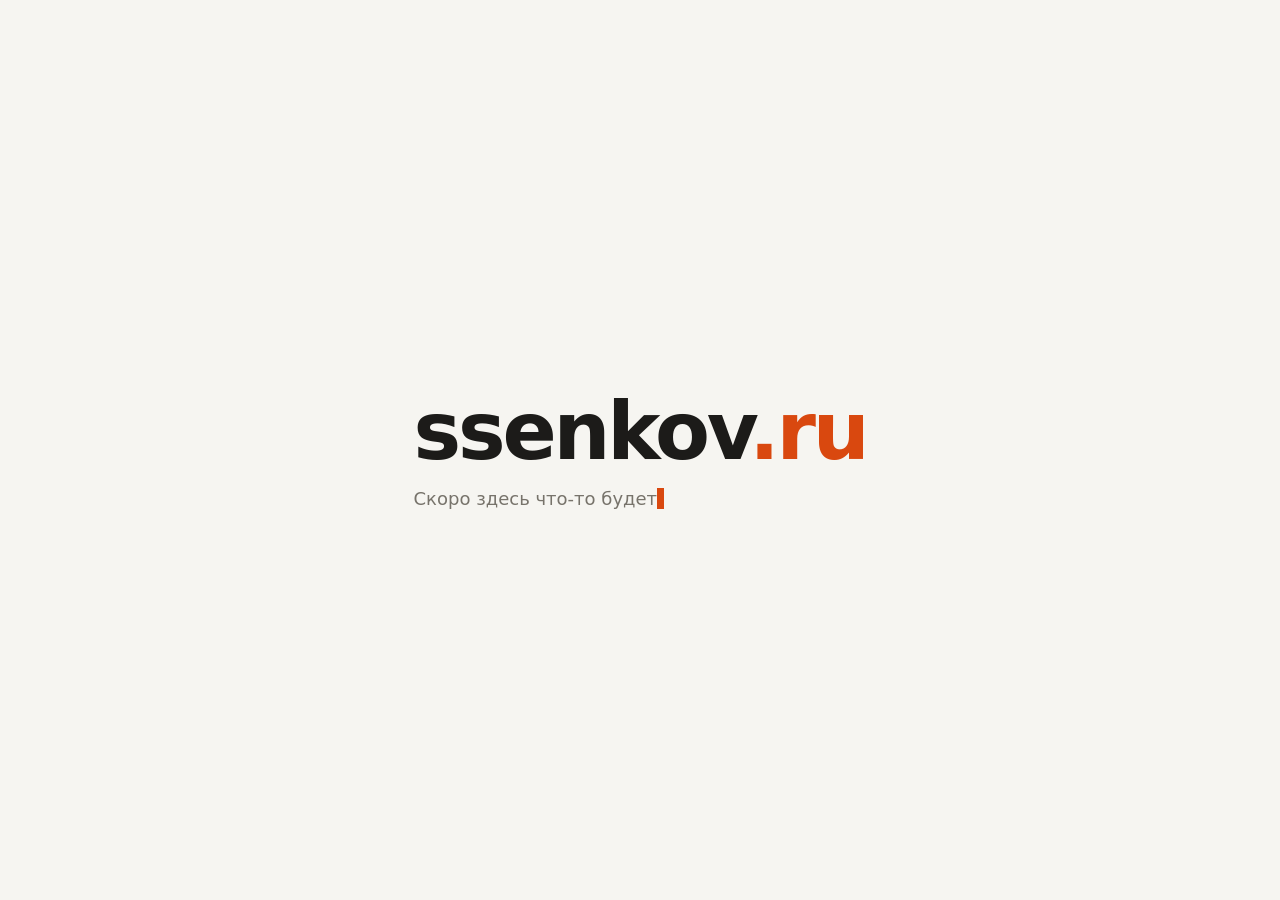
==== index.html @ 0a069427 "Add placeholder page for ssenkov.ru Co-Authored-By: Claude Opus 5.5 <noreply@anthropic.com>" ====
<!doctype html>
<html lang="ru">
<head>
  <meta charset="utf-8">
  <meta name="viewport" content="width=device-width, initial-scale=1">
  <title>ssenkov.ru</title>
  <meta name="description" content="ssenkov.ru — скоро здесь что-то будет">
  <link rel="icon" href="data:image/svg+xml,<svg xmlns='http://www.w3.org/2000/svg' viewBox='0 0 100 100'><text y='.9em' font-size='90'>🚧</text></svg>">
  <style>
    :root {
      --bg: #f6f5f1;
      --fg: #1c1b19;
      --muted: #77736b;
      --accent: #d9480f;
    }
    @media (prefers-color-scheme: dark) {
      :root { --bg: #121212; --fg: #ecebe7; --muted: #8f8b83; --accent: #ff7a45; }
    }
    * { box-sizing: border-box; margin: 0; }
    html, body { height: 100%; }
    body {
      background: var(--bg);
      color: var(--fg);
      font-family: ui-sans-serif, system-ui, -apple-system, "Segoe UI", Roboto, sans-serif;
      display: grid;
      place-items: center;
      padding: 16px;
    }
    main { max-width: 36rem; }
    h1 {
      font-size: clamp(2.5rem, 10vw, 5rem);
      font-weight: 800;
      letter-spacing: -0.04em;
      line-height: 1;
    }
    h1 span { color: var(--accent); }
    p {
      margin-top: 1rem;
      font-size: 1.125rem;
      color: var(--muted);
    }
    .cursor {
      display: inline-block;
      width: 0.6ch;
      background: var(--accent);
      animation: blink 1.1s steps(1) infinite;
    }
    @keyframes blink { 50% { opacity: 0; } }
    @media (prefers-reduced-motion: reduce) { .cursor { animation: none; } }
  </style>
</head>
<body>
  <main>
    <h1>ssenkov<span>.ru</span></h1>
    <p>Скоро здесь что-то будет<span class="cursor">&nbsp;</span></p>
  </main>
</body>
</html>
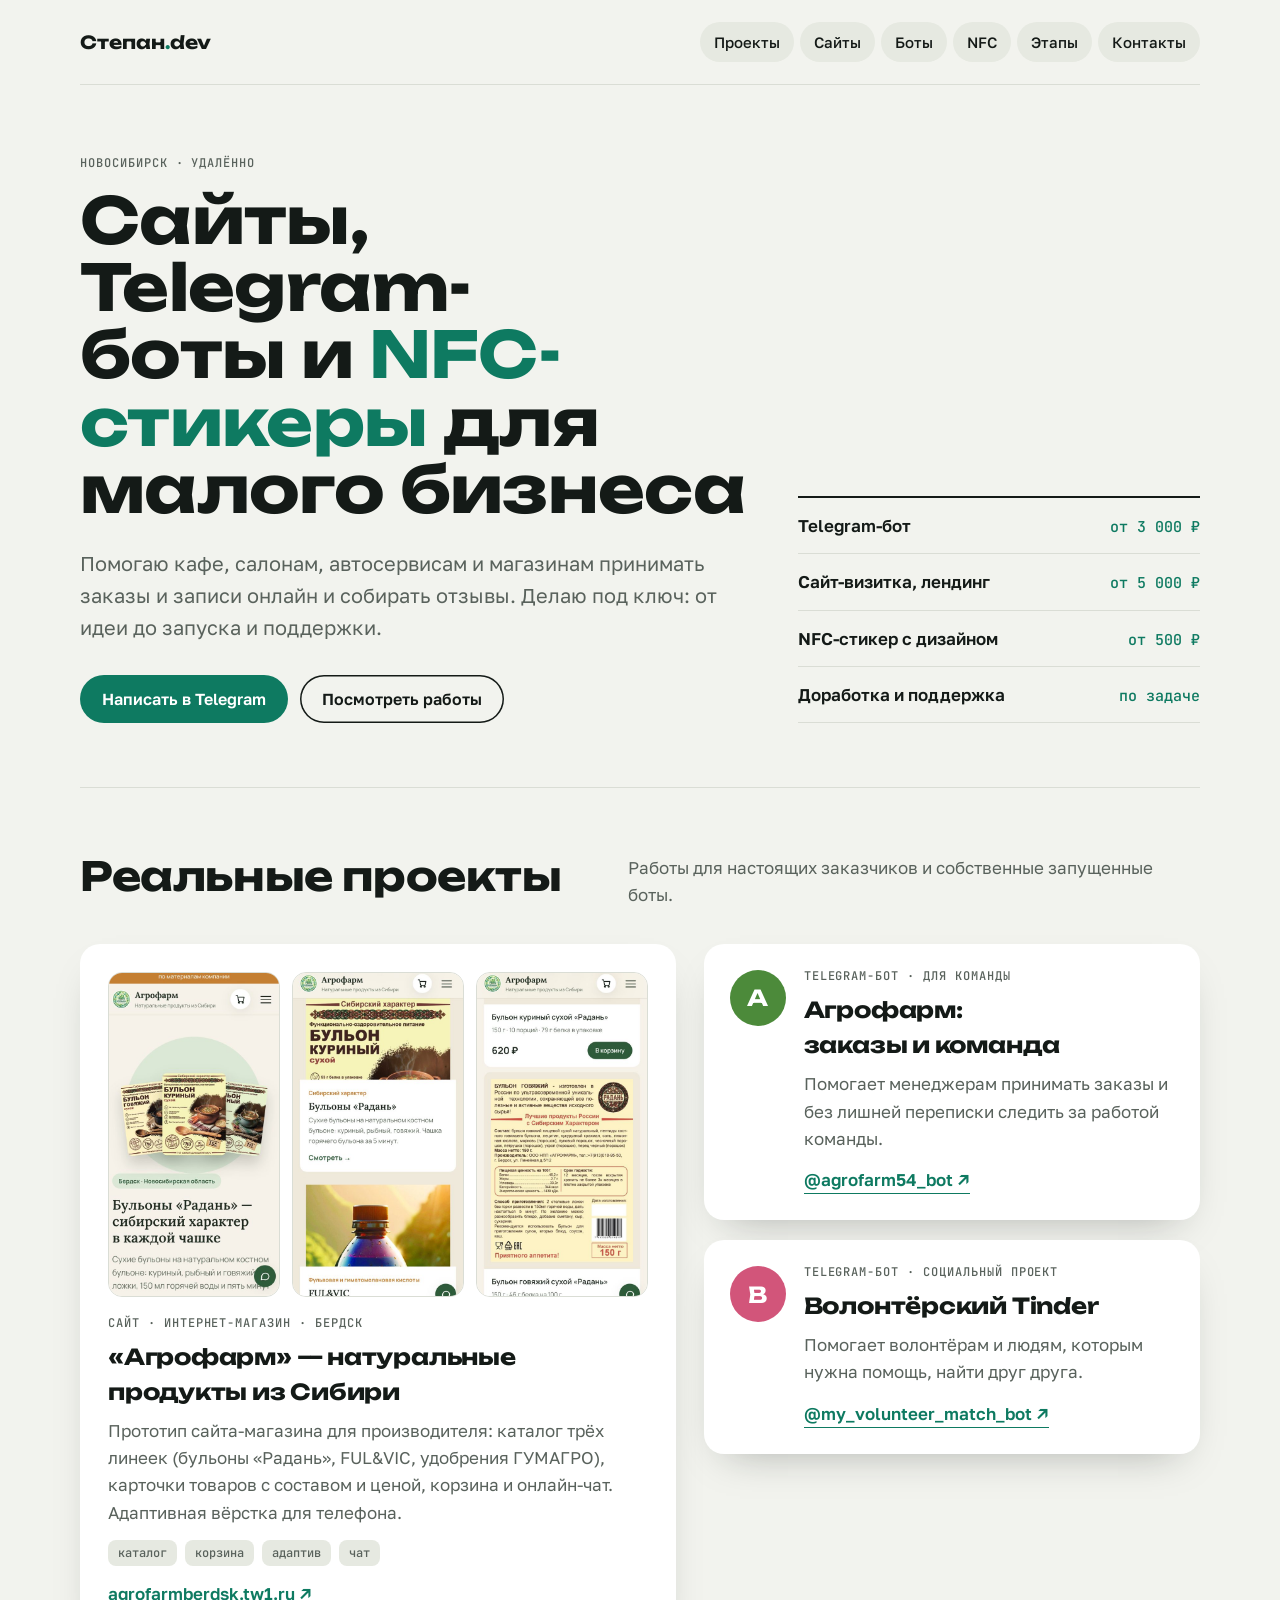
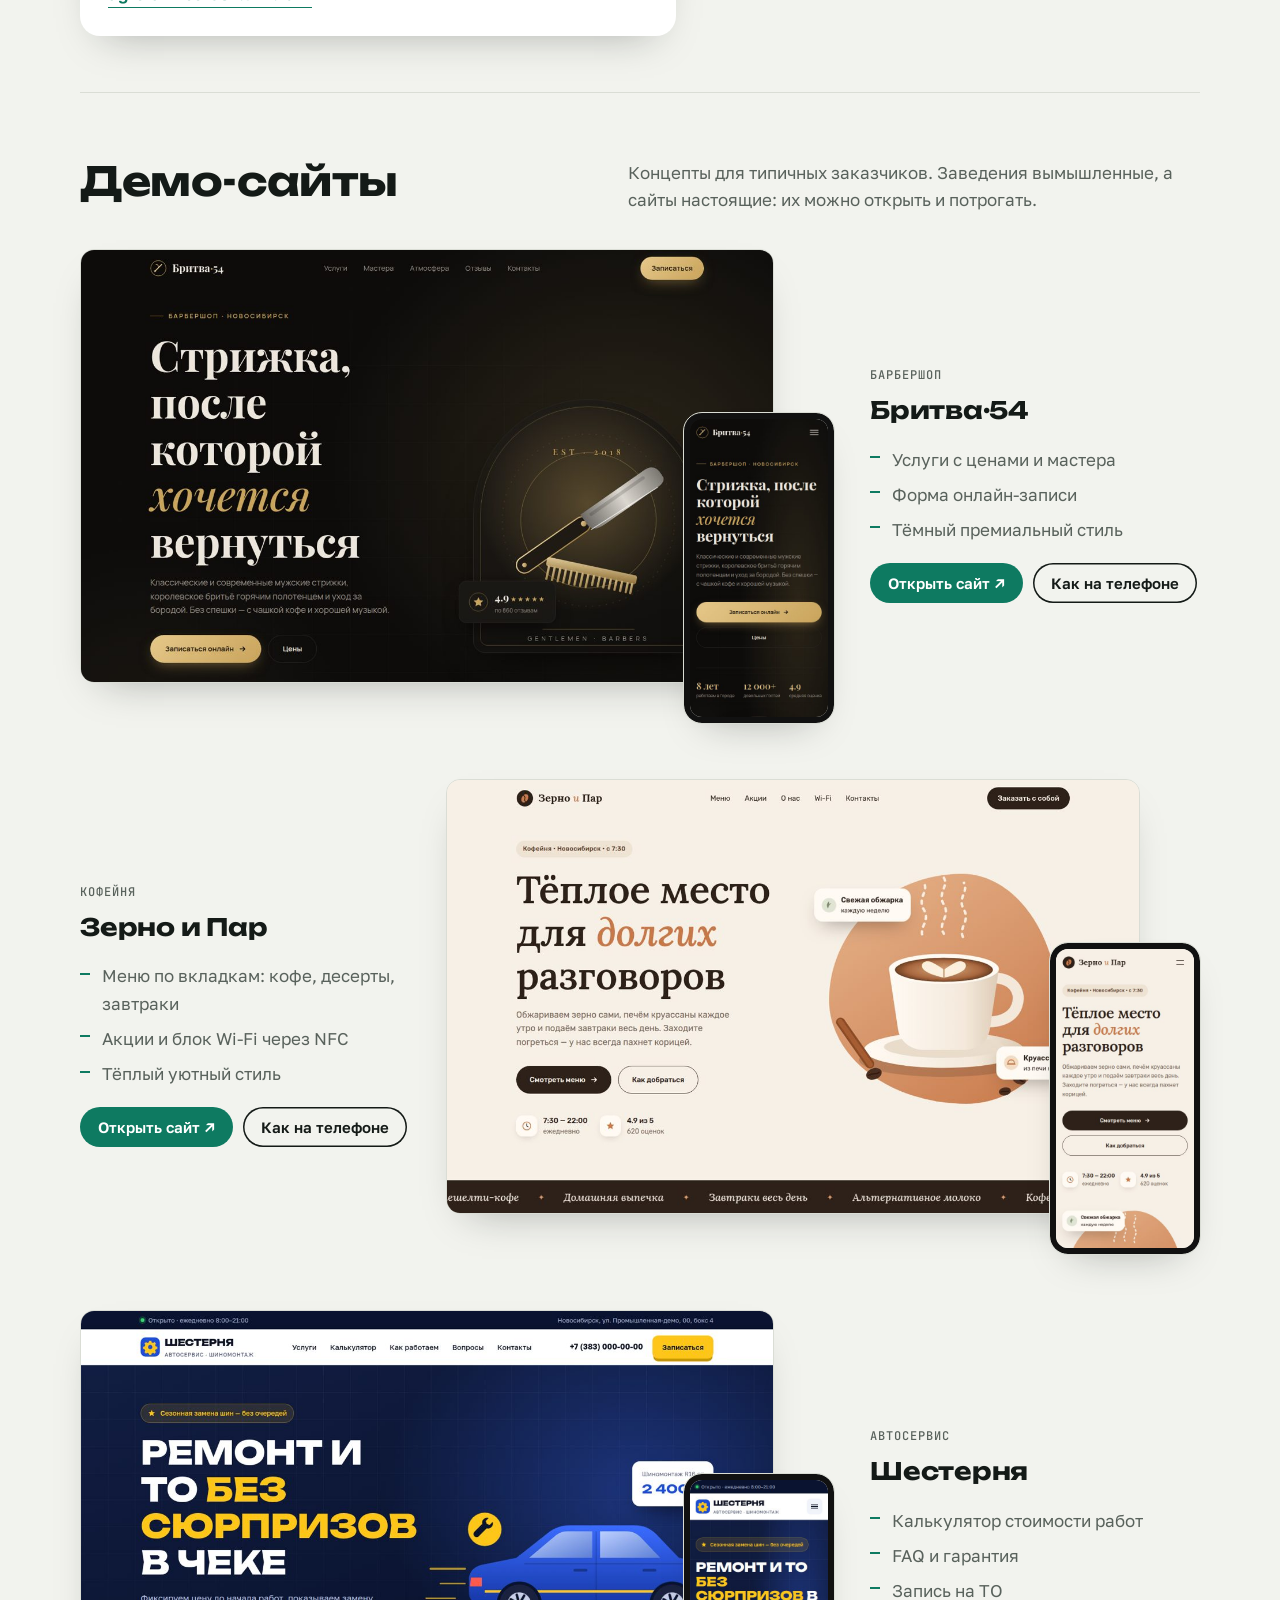
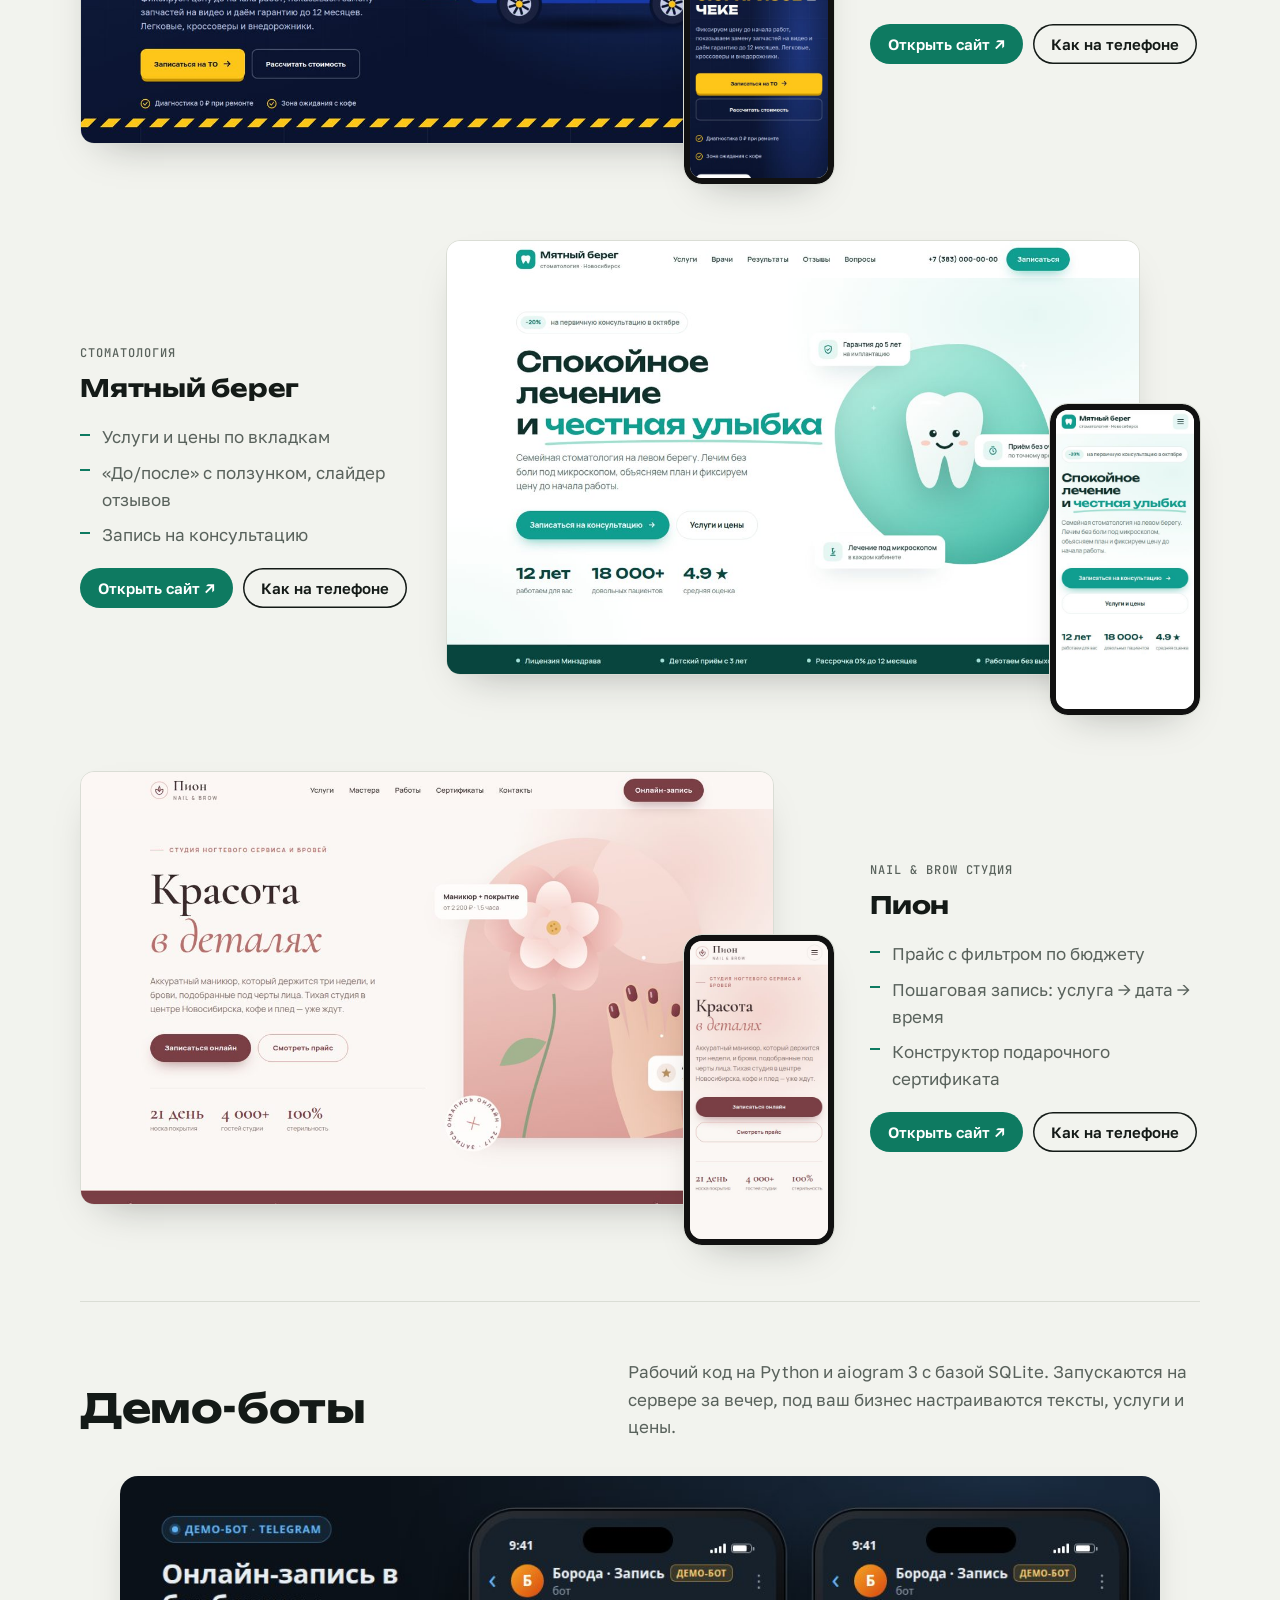
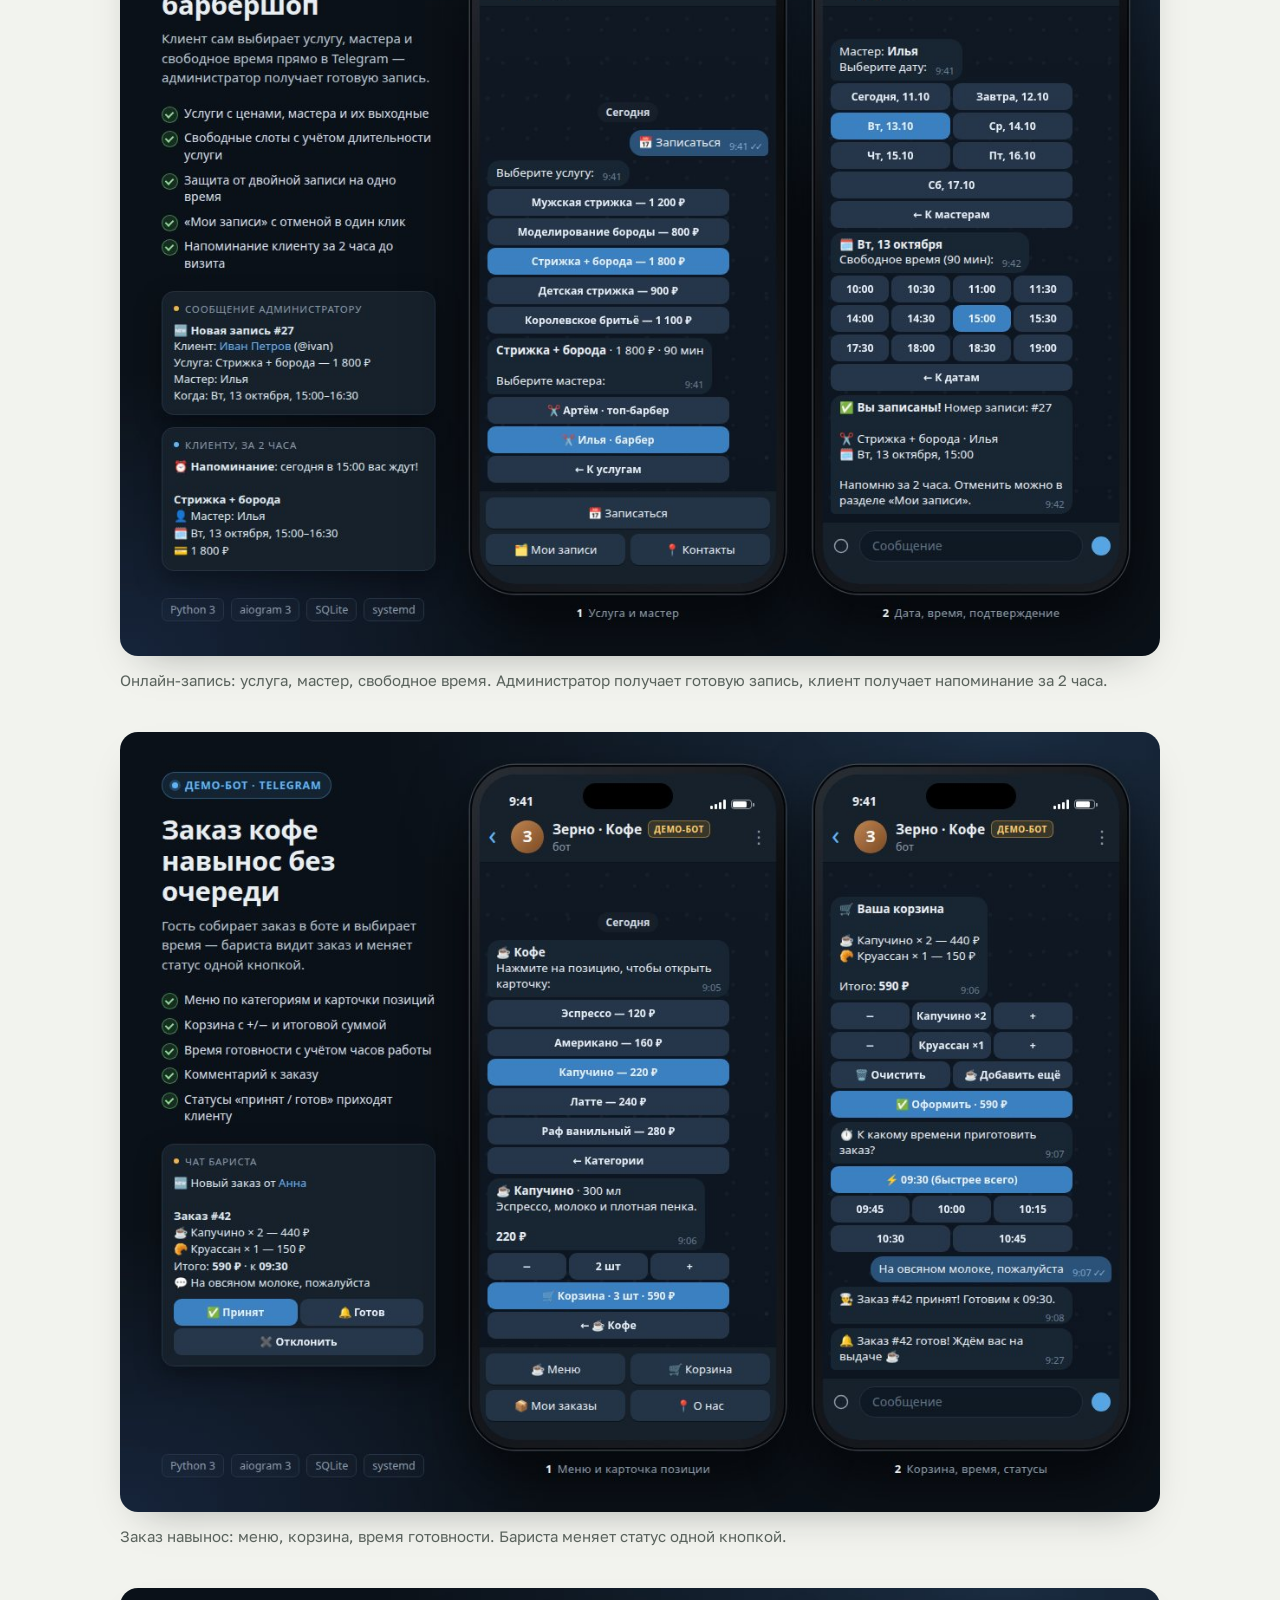
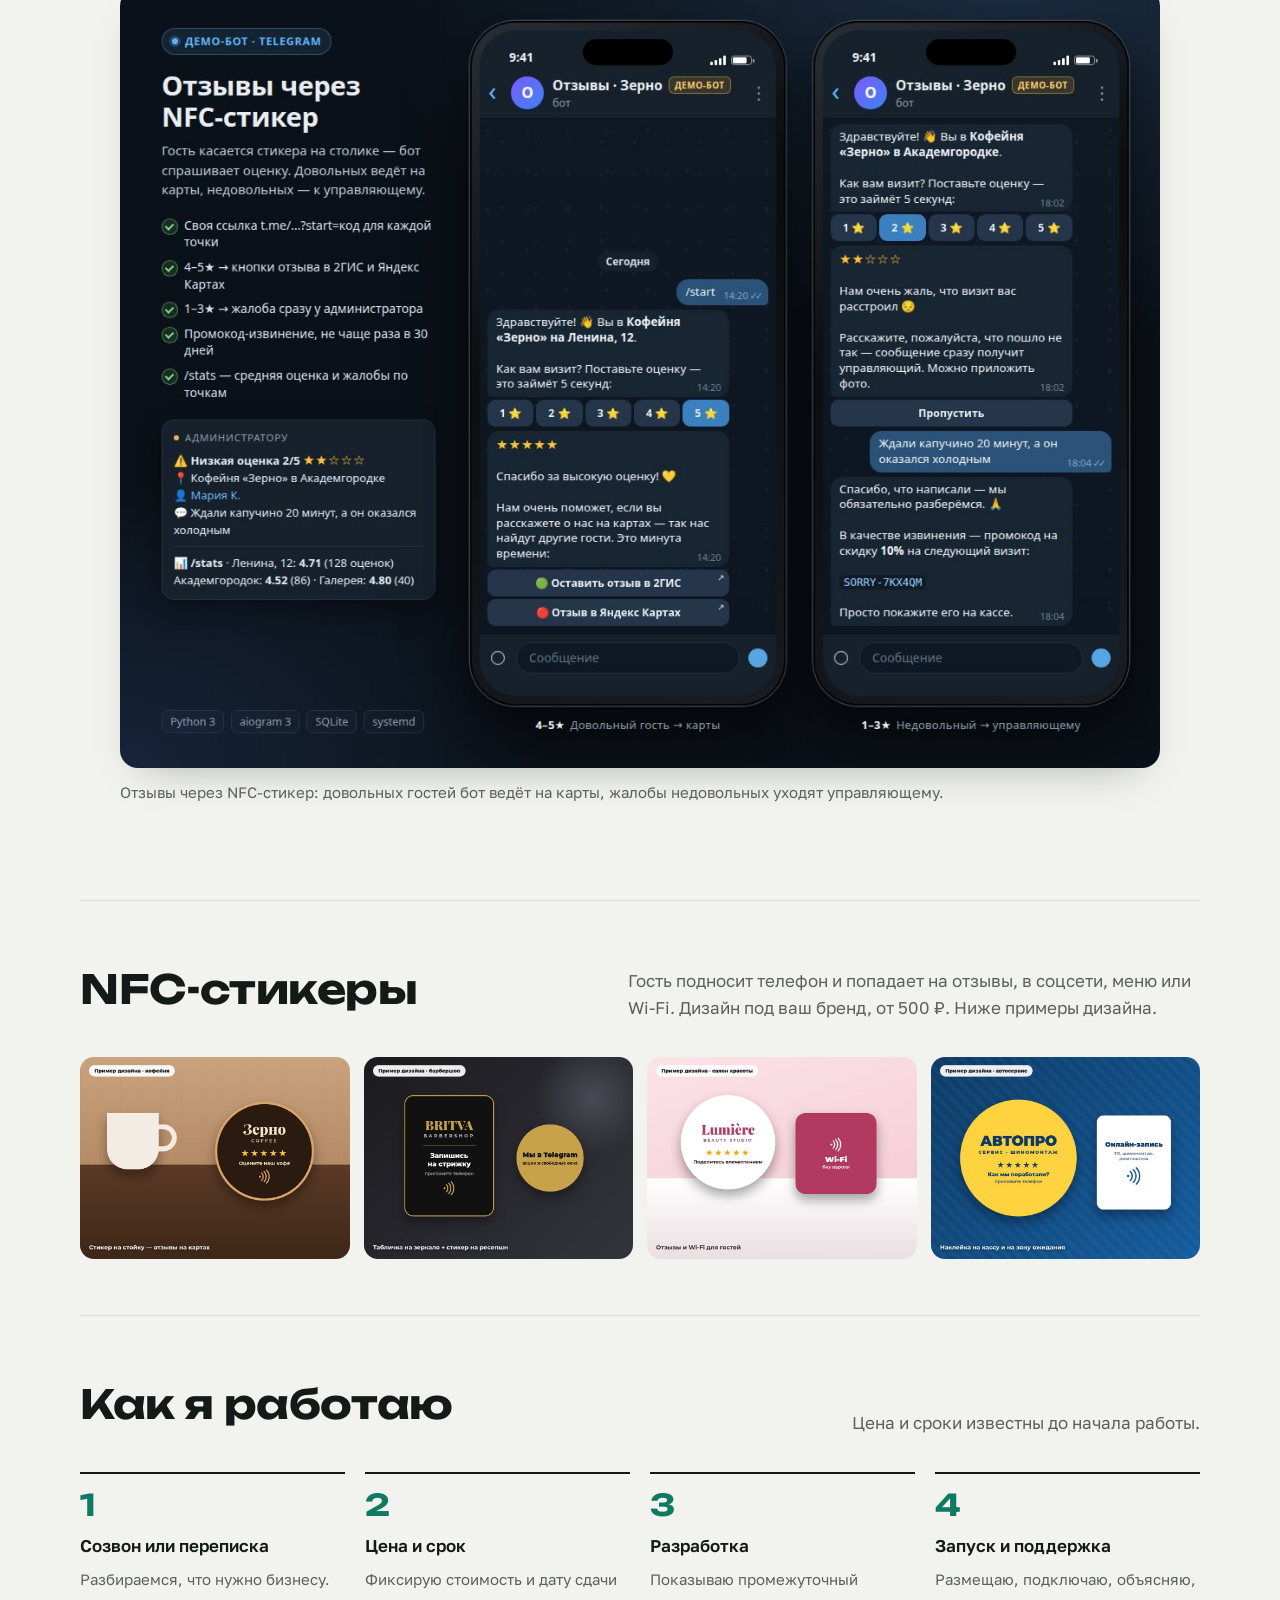
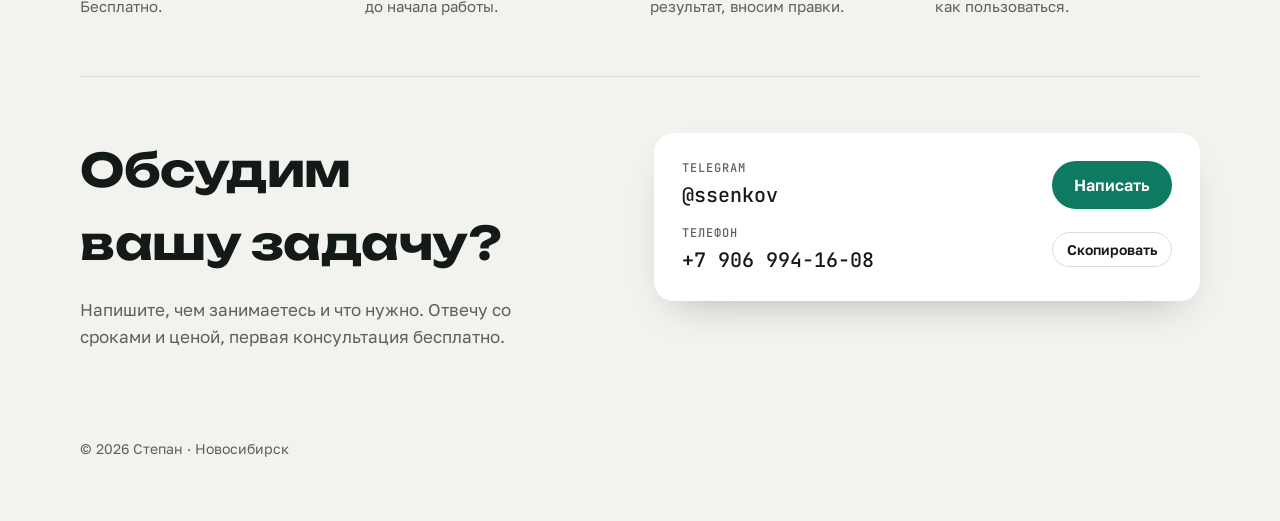
==== commit 33f05841: "Replace placeholder with portfolio: projects, demo sites, bots, NFC Co-Authored-By: Claude Opus 5.5 " ====
--- a/index.html
+++ b/index.html
@@ -1,58 +1,368 @@
 <!doctype html>
 <html lang="ru">
 <head>
-  <meta charset="utf-8">
-  <meta name="viewport" content="width=device-width, initial-scale=1">
-  <title>ssenkov.ru</title>
-  <meta name="description" content="ssenkov.ru — скоро здесь что-то будет">
-  <link rel="icon" href="data:image/svg+xml,<svg xmlns='http://www.w3.org/2000/svg' viewBox='0 0 100 100'><text y='.9em' font-size='90'>🚧</text></svg>">
-  <style>
-    :root {
-      --bg: #f6f5f1;
-      --fg: #1c1b19;
-      --muted: #77736b;
-      --accent: #d9480f;
-    }
-    @media (prefers-color-scheme: dark) {
-      :root { --bg: #121212; --fg: #ecebe7; --muted: #8f8b83; --accent: #ff7a45; }
-    }
-    * { box-sizing: border-box; margin: 0; }
-    html, body { height: 100%; }
-    body {
-      background: var(--bg);
-      color: var(--fg);
-      font-family: ui-sans-serif, system-ui, -apple-system, "Segoe UI", Roboto, sans-serif;
-      display: grid;
-      place-items: center;
-      padding: 16px;
-    }
-    main { max-width: 36rem; }
-    h1 {
-      font-size: clamp(2.5rem, 10vw, 5rem);
-      font-weight: 800;
-      letter-spacing: -0.04em;
-      line-height: 1;
-    }
-    h1 span { color: var(--accent); }
-    p {
-      margin-top: 1rem;
-      font-size: 1.125rem;
-      color: var(--muted);
-    }
-    .cursor {
-      display: inline-block;
-      width: 0.6ch;
-      background: var(--accent);
-      animation: blink 1.1s steps(1) infinite;
-    }
-    @keyframes blink { 50% { opacity: 0; } }
-    @media (prefers-reduced-motion: reduce) { .cursor { animation: none; } }
-  </style>
+<meta charset="utf-8">
+<meta name="viewport" content="width=device-width, initial-scale=1, viewport-fit=cover">
+<title>Степан · сайты, Telegram-боты и NFC-стикеры в Новосибирске</title>
+<meta name="description" content="Делаю сайты, Telegram-ботов и NFC-стикеры для малого бизнеса: онлайн-запись, заказы, отзывы. Новосибирск и удалённо.">
+<meta property="og:type" content="website">
+<meta property="og:url" content="https://ssenkov.ru/">
+<meta property="og:title" content="Степан — сайты, Telegram-боты и NFC-стикеры">
+<meta property="og:description" content="Онлайн-запись, заказы и отзывы для кафе, салонов и автосервисов. Портфолио и демо-проекты.">
+<meta property="og:image" content="https://ssenkov.ru/img/og.jpg">
+<meta name="twitter:card" content="summary_large_image">
+<link rel="icon" href="/favicon.svg" type="image/svg+xml">
+<meta name="theme-color" content="#0E7A61">
+<link rel="preconnect" href="https://fonts.googleapis.com">
+<link rel="preconnect" href="https://fonts.gstatic.com" crossorigin>
+<link href="https://fonts.googleapis.com/css2?family=Unbounded:wght@500;700&family=Golos+Text:wght@400;500;600&family=JetBrains+Mono:wght@500&display=swap" rel="stylesheet">
+<style>
+:root{
+  --bg:#F2F3EE; --surface:#FFFFFF; --ink:#141A17; --muted:#59625C; --line:#DADDD5;
+  --accent:#0E7A61; --accent-ink:#FFFFFF; --amber:#D98A1C; --chip:#E6E9E1;
+  --shadow:0 18px 40px -22px rgba(20,26,23,.35);
+  --display:"Unbounded","Golos Text",system-ui,sans-serif;
+  --body:"Golos Text",system-ui,-apple-system,"Segoe UI",sans-serif;
+  --mono:"JetBrains Mono",ui-monospace,Menlo,monospace;
+}
+@media (prefers-color-scheme:dark){:root:not([data-theme="light"]){
+  color-scheme:dark;--bg:#0F1311;--surface:#171C19;--ink:#E8ECE6;--muted:#9AA39C;--line:#2A312C;
+  --accent:#3CC29C;--accent-ink:#06120E;--amber:#F0A940;--chip:#222924;--shadow:0 18px 40px -22px rgba(0,0,0,.8)}}
+:root[data-theme="dark"]{
+  color-scheme:dark;--bg:#0F1311;--surface:#171C19;--ink:#E8ECE6;--muted:#9AA39C;--line:#2A312C;
+  --accent:#3CC29C;--accent-ink:#06120E;--amber:#F0A940;--chip:#222924;--shadow:0 18px 40px -22px rgba(0,0,0,.8)}
+*{box-sizing:border-box}
+html{scroll-behavior:smooth}
+body{margin:0;background:var(--bg);color:var(--ink);font:400 17px/1.6 var(--body);padding-inline:20px;padding-block:0 60px}
+.wrap{max-width:1120px;margin:0 auto}
+a{color:inherit}
+h1,h2,h3{font-family:var(--display);text-wrap:balance;margin:0;letter-spacing:-.01em}
+p{margin:0}
+.label{font:500 12px/1 var(--mono);letter-spacing:.08em;text-transform:uppercase;color:var(--muted)}
+
+/* header */
+.top{display:flex;justify-content:space-between;align-items:center;gap:16px;padding-block:22px;position:sticky;top:0;background:var(--bg);z-index:5;border-bottom:1px solid var(--line)}
+.brand{font:700 18px/1 var(--display)}
+.brand span{color:var(--accent)}
+.nav{display:flex;gap:6px;flex-wrap:wrap}
+.nav a{text-decoration:none;font-weight:500;font-size:15px;padding:8px 14px;border-radius:999px;background:var(--chip)}
+.nav a:hover,.nav a:focus-visible{background:var(--accent);color:var(--accent-ink);outline:none}
+
+/* hero */
+.hero{display:grid;grid-template-columns:1.25fr .75fr;gap:48px;padding-block:72px 64px;align-items:end}
+.hero h1{font-size:clamp(34px,5.4vw,64px);line-height:1.05;font-weight:700}
+.hero h1 em{font-style:normal;color:var(--accent)}
+.hero p.lead{margin-top:24px;font-size:20px;color:var(--muted);max-width:56ch}
+.offer{display:grid;gap:0;border-top:2px solid var(--ink)}
+.offer div{display:flex;justify-content:space-between;align-items:baseline;gap:12px;padding-block:14px;border-bottom:1px solid var(--line)}
+.offer b{font-weight:600}
+.offer span{font:500 15px var(--mono);color:var(--accent);white-space:nowrap;font-variant-numeric:tabular-nums}
+
+.contact-row{display:flex;flex-wrap:wrap;gap:12px;margin-top:32px}
+.btn{display:inline-flex;align-items:center;gap:10px;padding:14px 22px;border-radius:999px;font-weight:600;text-decoration:none;border:0;cursor:pointer;font:600 16px var(--body)}
+.btn.primary{background:var(--accent);color:var(--accent-ink)}
+.btn.ghost{background:transparent;color:var(--ink);box-shadow:inset 0 0 0 1.5px var(--ink)}
+.btn:focus-visible{outline:3px solid var(--amber);outline-offset:2px}
+
+/* sections */
+section{scroll-margin-top:80px;padding-block:56px;border-top:1px solid var(--line)}
+.sec-head{display:flex;justify-content:space-between;align-items:end;gap:24px;flex-wrap:wrap;margin-bottom:36px}
+.sec-head h2{font-size:clamp(26px,3.4vw,40px);font-weight:700}
+.sec-head p{color:var(--muted);max-width:52ch}
+
+/* real projects */
+.real{display:grid;grid-template-columns:1.2fr 1fr;gap:28px}
+.agro{background:var(--surface);border-radius:20px;padding:28px;box-shadow:var(--shadow);display:grid;gap:20px}
+.phones{display:grid;grid-template-columns:repeat(3,1fr);gap:12px}
+.phones img{width:100%;border-radius:14px;border:1px solid var(--line);aspect-ratio:9/17;object-fit:cover;object-position:top}
+.proj h3{font-size:22px;font-weight:700}
+.proj p{color:var(--muted);margin-top:8px}
+.meta{display:flex;flex-wrap:wrap;gap:8px;margin-top:14px}
+.meta span{font:500 12px/1 var(--mono);padding:7px 10px;border-radius:8px;background:var(--chip);color:var(--muted)}
+.link{display:inline-block;margin-top:14px;font-weight:600;color:var(--accent);text-decoration:none;border-bottom:1.5px solid currentColor}
+.bots-real{display:grid;gap:20px;align-content:start}
+.botcard{background:var(--surface);border-radius:20px;padding:26px;box-shadow:var(--shadow);display:grid;grid-template-columns:56px 1fr;gap:18px}
+.ava{width:56px;height:56px;border-radius:50%;display:grid;place-items:center;font:700 22px var(--display);color:#fff}
+.note{font-size:14px;color:var(--muted);margin-top:16px}
+
+/* demo sites */
+.sites{display:grid;gap:56px}
+.site{display:grid;grid-template-columns:1fr 330px;gap:36px;align-items:center}
+.site:nth-child(even){grid-template-columns:330px 1fr}
+.site:nth-child(even) .shot{order:2}
+.shot{position:relative;padding-right:60px;padding-bottom:40px}
+.shot .d{width:100%;border-radius:14px;border:1px solid var(--line);box-shadow:var(--shadow);display:block}
+.shot .m{position:absolute;right:0;bottom:0;width:26%;max-width:150px;border-radius:18px;border:6px solid #111;outline:1px solid var(--line);box-shadow:var(--shadow);background:#111}
+.site h3{font-size:24px}
+.site .kind{margin-bottom:10px}
+.site ul{margin:16px 0 0;padding:0;list-style:none;display:grid;gap:8px}
+.site li{padding-left:22px;position:relative;color:var(--muted)}
+.site li::before{content:"";position:absolute;left:0;top:.62em;width:10px;height:2px;background:var(--accent)}
+
+/* bots */
+.botdemo{display:grid;gap:12px;margin-bottom:40px}
+.botdemo img{width:100%;border-radius:18px;display:block;box-shadow:var(--shadow)}
+.botdemo figcaption{color:var(--muted);font-size:15px}
+
+/* nfc */
+.nfc{display:grid;grid-template-columns:repeat(4,1fr);gap:14px}
+.nfc img{width:100%;border-radius:14px;display:block;aspect-ratio:4/3;object-fit:cover}
+
+/* contacts */
+.contacts{display:grid;grid-template-columns:1fr 1fr;gap:28px;align-items:start}
+.contacts h2{font-size:clamp(28px,4vw,46px)}
+.cbox{background:var(--surface);border-radius:20px;padding:28px;box-shadow:var(--shadow);display:grid;gap:18px}
+.crow{display:flex;justify-content:space-between;align-items:center;gap:12px;flex-wrap:wrap}
+.crow .v{font:500 20px var(--mono);user-select:all}
+.copy{font:600 14px var(--body);padding:8px 14px;border-radius:999px;border:1.5px solid var(--line);background:transparent;color:var(--ink);cursor:pointer}
+.copy:focus-visible{outline:3px solid var(--amber)}
+footer{padding-top:32px;color:var(--muted);font-size:14px}
+
+@media (max-width:900px){
+  .hero,.real,.contacts{grid-template-columns:1fr}
+  .site,.site:nth-child(even){grid-template-columns:1fr}
+  .site:nth-child(even) .shot{order:0}
+  .nfc{grid-template-columns:repeat(2,1fr)}
+  .hero{padding-block:44px}
+}
+@media (max-width:560px){
+  body{padding-inline:16px;font-size:16px}
+  .nav{display:none}
+  .phones{grid-template-columns:repeat(3,1fr);gap:8px}
+  .shot{padding-right:36px;padding-bottom:28px}
+  .botcard{grid-template-columns:1fr}
+}
+@media (prefers-reduced-motion:no-preference){
+  .shot .d{transition:transform .4s ease}
+  .shot:hover .d{transform:translateY(-4px)}
+}
+
+.acts{display:flex;flex-wrap:wrap;gap:10px;margin-top:20px}
+.btn.sm{padding:11px 18px;font-size:15px}
+.steps{display:grid;grid-template-columns:repeat(4,1fr);gap:20px;counter-reset:st;margin:0;padding:0;list-style:none}
+.steps li{counter-increment:st;border-top:2px solid var(--ink);padding-top:16px}
+.steps li::before{content:counter(st);font:700 30px/1 var(--display);color:var(--accent);display:block;margin-bottom:12px}
+.steps b{display:block;font-weight:600;margin-bottom:6px}
+.steps span{color:var(--muted);font-size:15px}
+dialog.pv{border:0;padding:0;background:transparent;max-width:100vw;max-height:100vh;overflow:visible}
+dialog.pv::backdrop{background:rgba(8,12,10,.78);backdrop-filter:blur(4px)}
+.pv-in{display:grid;justify-items:center;gap:14px}
+.phone{width:390px;height:780px;border-radius:46px;border:12px solid #0b0b0d;background:#0b0b0d;box-shadow:0 30px 80px rgba(0,0,0,.6);overflow:hidden;position:relative;transform-origin:top center}
+.phone::before{content:"";position:absolute;top:8px;left:50%;transform:translateX(-50%);width:110px;height:26px;border-radius:20px;background:#0b0b0d;z-index:2}
+.phone{padding-top:30px}
+.phone iframe{width:100%;height:100%;border:0;border-radius:0 0 34px 34px;background:#fff}
+.pv-bar{display:flex;gap:10px}
+.pv-bar .btn{background:#fff;color:#111}
+@media (max-width:900px){.steps{grid-template-columns:repeat(2,1fr)}}
+@media (max-width:560px){.steps{grid-template-columns:1fr}}
+</style>
 </head>
 <body>
-  <main>
-    <h1>ssenkov<span>.ru</span></h1>
-    <p>Скоро здесь что-то будет<span class="cursor">&nbsp;</span></p>
-  </main>
+
+<div class="wrap">
+  <header class="top">
+    <div class="brand">Степан<span>.</span>dev</div>
+    <nav class="nav" aria-label="Разделы">
+      <a href="#real">Проекты</a><a href="#sites">Сайты</a><a href="#bots">Боты</a><a href="#nfc">NFC</a><a href="#how">Этапы</a><a href="#contact">Контакты</a>
+    </nav>
+  </header>
+
+  <div class="hero">
+    <div>
+      <div class="label">Новосибирск · удалённо</div>
+      <h1 style="margin-top:18px">Сайты, Telegram-боты и <em>NFC-стикеры</em> для малого бизнеса</h1>
+      <p class="lead">Помогаю кафе, салонам, автосервисам и магазинам принимать заказы и записи онлайн и собирать отзывы. Делаю под ключ: от идеи до запуска и поддержки.</p>
+      <div class="contact-row">
+        <a class="btn primary" href="https://t.me/ssenkov" target="_blank" rel="noopener">Написать в Telegram</a>
+        <a class="btn ghost" href="#sites">Посмотреть работы</a>
+      </div>
+    </div>
+    <div class="offer" aria-label="Цены">
+      <div><b>Telegram-бот</b><span>от 3 000 ₽</span></div>
+      <div><b>Сайт-визитка, лендинг</b><span>от 5 000 ₽</span></div>
+      <div><b>NFC-стикер с дизайном</b><span>от 500 ₽</span></div>
+      <div><b>Доработка и поддержка</b><span>по задаче</span></div>
+    </div>
+  </div>
+
+  <section id="real">
+    <div class="sec-head">
+      <h2>Реальные проекты</h2>
+      <p>Работы для настоящих заказчиков и собственные запущенные боты.</p>
+    </div>
+    <div class="real">
+      <article class="agro proj">
+        <div class="phones">
+          <img src="img/agro_1.jpg" alt="Главный экран сайта Агрофарм: бульоны «Радань»" loading="lazy">
+          <img src="img/agro_3.jpg" alt="Направления продукции Агрофарм" loading="lazy">
+          <img src="img/agro_6.jpg" alt="Карточка товара с ценой и кнопкой «В корзину»" loading="lazy">
+        </div>
+        <div>
+          <div class="label">Сайт · интернет-магазин · Бердск</div>
+          <h3 style="margin-top:10px">«Агрофарм» — натуральные продукты из Сибири</h3>
+          <p>Прототип сайта-магазина для производителя: каталог трёх линеек (бульоны «Радань», FUL&amp;VIC, удобрения ГУМАГРО), карточки товаров с составом и ценой, корзина и онлайн-чат. Адаптивная вёрстка для телефона.</p>
+          <div class="meta"><span>каталог</span><span>корзина</span><span>адаптив</span><span>чат</span></div>
+          <a class="link" href="https://agrofarmberdsk.tw1.ru/" target="_blank" rel="noopener">agrofarmberdsk.tw1.ru ↗</a>
+        </div>
+      </article>
+      <div class="bots-real">
+        <article class="botcard proj">
+          <div class="ava" style="background:#4C8A3A">А</div>
+          <div>
+            <div class="label">Telegram-бот · для команды</div>
+            <h3 style="margin-top:10px">Агрофарм: заказы и команда</h3>
+            <p>Помогает менеджерам принимать заказы и без лишней переписки следить за работой команды.</p>
+            <a class="link" href="https://t.me/agrofarm54_bot" target="_blank" rel="noopener">@agrofarm54_bot ↗</a>
+          </div>
+        </article>
+        <article class="botcard proj">
+          <div class="ava" style="background:#D2557A">В</div>
+          <div>
+            <div class="label">Telegram-бот · социальный проект</div>
+            <h3 style="margin-top:10px">Волонтёрский Tinder</h3>
+            <p>Помогает волонтёрам и людям, которым нужна помощь, найти друг друга.</p>
+            <a class="link" href="https://t.me/my_volunteer_match_bot" target="_blank" rel="noopener">@my_volunteer_match_bot ↗</a>
+          </div>
+        </article>
+      </div>
+    </div>
+  </section>
+
+  <section id="sites">
+    <div class="sec-head">
+      <h2>Демо-сайты</h2>
+      <p>Концепты для типичных заказчиков. Заведения вымышленные, а сайты настоящие: их можно открыть и потрогать.</p>
+    </div>
+    <div class="sites">
+      <article class="site">
+        <div class="shot"><img class="d" src="img/barbershop_d.jpg" alt="Сайт барбершопа Бритва·54 на компьютере" loading="lazy"><img class="m" src="img/barbershop_m.jpg" alt="Он же на телефоне" loading="lazy"></div>
+        <div>
+          <div class="label kind">Барбершоп</div>
+          <h3>Бритва·54</h3>
+          <ul><li>Услуги с ценами и мастера</li><li>Форма онлайн-записи</li><li>Тёмный премиальный стиль</li></ul>
+          <div class="acts"><a class="btn primary sm" href="demos/barbershop/" target="_blank" rel="noopener">Открыть сайт ↗</a><button class="btn ghost sm" type="button" data-phone="barbershop">Как на телефоне</button></div>
+        </div>
+      </article>
+      <article class="site">
+        <div class="shot"><img class="d" src="img/coffee_d.jpg" alt="Сайт кофейни Зерно и Пар на компьютере" loading="lazy"><img class="m" src="img/coffee_m.jpg" alt="Он же на телефоне" loading="lazy"></div>
+        <div>
+          <div class="label kind">Кофейня</div>
+          <h3>Зерно и Пар</h3>
+          <ul><li>Меню по вкладкам: кофе, десерты, завтраки</li><li>Акции и блок Wi-Fi через NFC</li><li>Тёплый уютный стиль</li></ul>
+          <div class="acts"><a class="btn primary sm" href="demos/coffee/" target="_blank" rel="noopener">Открыть сайт ↗</a><button class="btn ghost sm" type="button" data-phone="coffee">Как на телефоне</button></div>
+        </div>
+      </article>
+      <article class="site">
+        <div class="shot"><img class="d" src="img/autoservice_d.jpg" alt="Сайт автосервиса Шестерня на компьютере" loading="lazy"><img class="m" src="img/autoservice_m.jpg" alt="Он же на телефоне" loading="lazy"></div>
+        <div>
+          <div class="label kind">Автосервис</div>
+          <h3>Шестерня</h3>
+          <ul><li>Калькулятор стоимости работ</li><li>FAQ и гарантия</li><li>Запись на ТО</li></ul>
+          <div class="acts"><a class="btn primary sm" href="demos/autoservice/" target="_blank" rel="noopener">Открыть сайт ↗</a><button class="btn ghost sm" type="button" data-phone="autoservice">Как на телефоне</button></div>
+        </div>
+      </article>
+      <article class="site">
+        <div class="shot"><img class="d" src="img/dentistry_d.jpg" alt="Сайт стоматологии Мятный берег на компьютере" loading="lazy"><img class="m" src="img/dentistry_m.jpg" alt="Он же на телефоне" loading="lazy"></div>
+        <div>
+          <div class="label kind">Стоматология</div>
+          <h3>Мятный берег</h3>
+          <ul><li>Услуги и цены по вкладкам</li><li>«До/после» с ползунком, слайдер отзывов</li><li>Запись на консультацию</li></ul>
+          <div class="acts"><a class="btn primary sm" href="demos/dentistry/" target="_blank" rel="noopener">Открыть сайт ↗</a><button class="btn ghost sm" type="button" data-phone="dentistry">Как на телефоне</button></div>
+        </div>
+      </article>
+      <article class="site">
+        <div class="shot"><img class="d" src="img/beauty_d.jpg" alt="Сайт студии Пион на компьютере" loading="lazy"><img class="m" src="img/beauty_m.jpg" alt="Он же на телефоне" loading="lazy"></div>
+        <div>
+          <div class="label kind">Nail &amp; brow студия</div>
+          <h3>Пион</h3>
+          <ul><li>Прайс с фильтром по бюджету</li><li>Пошаговая запись: услуга → дата → время</li><li>Конструктор подарочного сертификата</li></ul>
+          <div class="acts"><a class="btn primary sm" href="demos/beauty/" target="_blank" rel="noopener">Открыть сайт ↗</a><button class="btn ghost sm" type="button" data-phone="beauty">Как на телефоне</button></div>
+        </div>
+      </article>
+    </div>
+  </section>
+
+  <section id="bots">
+    <div class="sec-head">
+      <h2>Демо-боты</h2>
+      <p>Рабочий код на Python и aiogram 3 с базой SQLite. Запускаются на сервере за вечер, под ваш бизнес настраиваются тексты, услуги и цены.</p>
+    </div>
+    <figure class="botdemo"><img src="img/booking_bot.jpg" alt="Переписка с ботом записи в барбершоп" loading="lazy"><figcaption>Онлайн-запись: услуга, мастер, свободное время. Администратор получает готовую запись, клиент получает напоминание за 2 часа.</figcaption></figure>
+    <figure class="botdemo"><img src="img/cafe_order_bot.jpg" alt="Переписка с ботом заказа в кофейне" loading="lazy"><figcaption>Заказ навынос: меню, корзина, время готовности. Бариста меняет статус одной кнопкой.</figcaption></figure>
+    <figure class="botdemo"><img src="img/review_bot.jpg" alt="Переписка с ботом отзывов по NFC-стикеру" loading="lazy"><figcaption>Отзывы через NFC-стикер: довольных гостей бот ведёт на карты, жалобы недовольных уходят управляющему.</figcaption></figure>
+  </section>
+
+  <section id="nfc">
+    <div class="sec-head">
+      <h2>NFC-стикеры</h2>
+      <p>Гость подносит телефон и попадает на отзывы, в соцсети, меню или Wi-Fi. Дизайн под ваш бренд, от 500 ₽. Ниже примеры дизайна.</p>
+    </div>
+    <div class="nfc">
+      <img src="img/nfc_1.jpg" alt="Пример стикера для кофейни" loading="lazy">
+      <img src="img/nfc_2.jpg" alt="Пример стикеров для барбершопа" loading="lazy">
+      <img src="img/nfc_3.jpg" alt="Пример стикеров для салона красоты" loading="lazy">
+      <img src="img/nfc_4.jpg" alt="Пример стикеров для автосервиса" loading="lazy">
+    </div>
+  </section>
+
+  <section id="how">
+    <div class="sec-head">
+      <h2>Как я работаю</h2>
+      <p>Цена и сроки известны до начала работы.</p>
+    </div>
+    <ol class="steps">
+      <li><b>Созвон или переписка</b><span>Разбираемся, что нужно бизнесу. Бесплатно.</span></li>
+      <li><b>Цена и срок</b><span>Фиксирую стоимость и дату сдачи до начала работы.</span></li>
+      <li><b>Разработка</b><span>Показываю промежуточный результат, вносим правки.</span></li>
+      <li><b>Запуск и поддержка</b><span>Размещаю, подключаю, объясняю, как пользоваться.</span></li>
+    </ol>
+  </section>
+
+  <section id="contact">
+    <div class="contacts">
+      <div>
+        <h2>Обсудим вашу задачу?</h2>
+        <p style="margin-top:16px;color:var(--muted);max-width:44ch">Напишите, чем занимаетесь и что нужно. Отвечу со сроками и ценой, первая консультация бесплатно.</p>
+      </div>
+      <div class="cbox">
+        <div class="crow"><div><div class="label">Telegram</div><div class="v" style="margin-top:8px">@ssenkov</div></div><a class="btn primary" href="https://t.me/ssenkov" target="_blank" rel="noopener">Написать</a></div>
+        <div class="crow"><div><div class="label">Телефон</div><div class="v" id="phone" style="margin-top:8px">+7 906 994-16-08</div></div><button class="copy" type="button" data-copy="+79069941608">Скопировать</button></div>
+      </div>
+    </div>
+  </section>
+
+  <footer>© 2026 Степан · Новосибирск</footer>
+</div>
+
+<script>
+document.querySelectorAll('.copy').forEach(function(b){
+  b.addEventListener('click',function(){
+    var t=b.getAttribute('data-copy');
+    function done(){b.textContent='Скопировано';setTimeout(function(){b.textContent='Скопировать'},1600)}
+    function fallback(){var r=document.createRange();r.selectNodeContents(document.getElementById('phone'));var s=getSelection();s.removeAllRanges();s.addRange(r)}
+    try{navigator.clipboard.writeText(t).then(done,fallback)}catch(e){fallback()}
+  });
+});
+</script>
+<dialog class="pv" id="pv" aria-label="Просмотр на телефоне">
+  <div class="pv-in">
+    <div class="phone" id="pvPhone"><iframe id="pvFrame" title="Демо-сайт на телефоне" loading="lazy"></iframe></div>
+    <div class="pv-bar"><a class="btn sm" id="pvOpen" href="#" target="_blank" rel="noopener">Открыть отдельно ↗</a><button class="btn sm" type="button" id="pvClose">Закрыть</button></div>
+  </div>
+</dialog>
+<script>
+(function(){
+  var d=document.getElementById('pv'),f=document.getElementById('pvFrame'),p=document.getElementById('pvPhone'),o=document.getElementById('pvOpen');
+  function fit(){var h=window.innerHeight-90,w=window.innerWidth-24;var k=Math.min(1,h/804,w/414);p.style.transform='scale('+k+')';p.style.marginBottom=(-(804*(1-k)))+'px'}
+  document.querySelectorAll('[data-phone]').forEach(function(b){b.addEventListener('click',function(){
+    var u='demos/'+b.getAttribute('data-phone')+'/';f.src=u;o.href=u;fit();
+    if(d.showModal){d.showModal()}else{window.open(u,'_blank')}
+  })});
+  document.getElementById('pvClose').addEventListener('click',function(){d.close()});
+  d.addEventListener('click',function(e){if(e.target===d)d.close()});
+  d.addEventListener('close',function(){f.src='about:blank'});
+  window.addEventListener('resize',function(){if(d.open)fit()});
+})();
+</script>
 </body>
 </html>
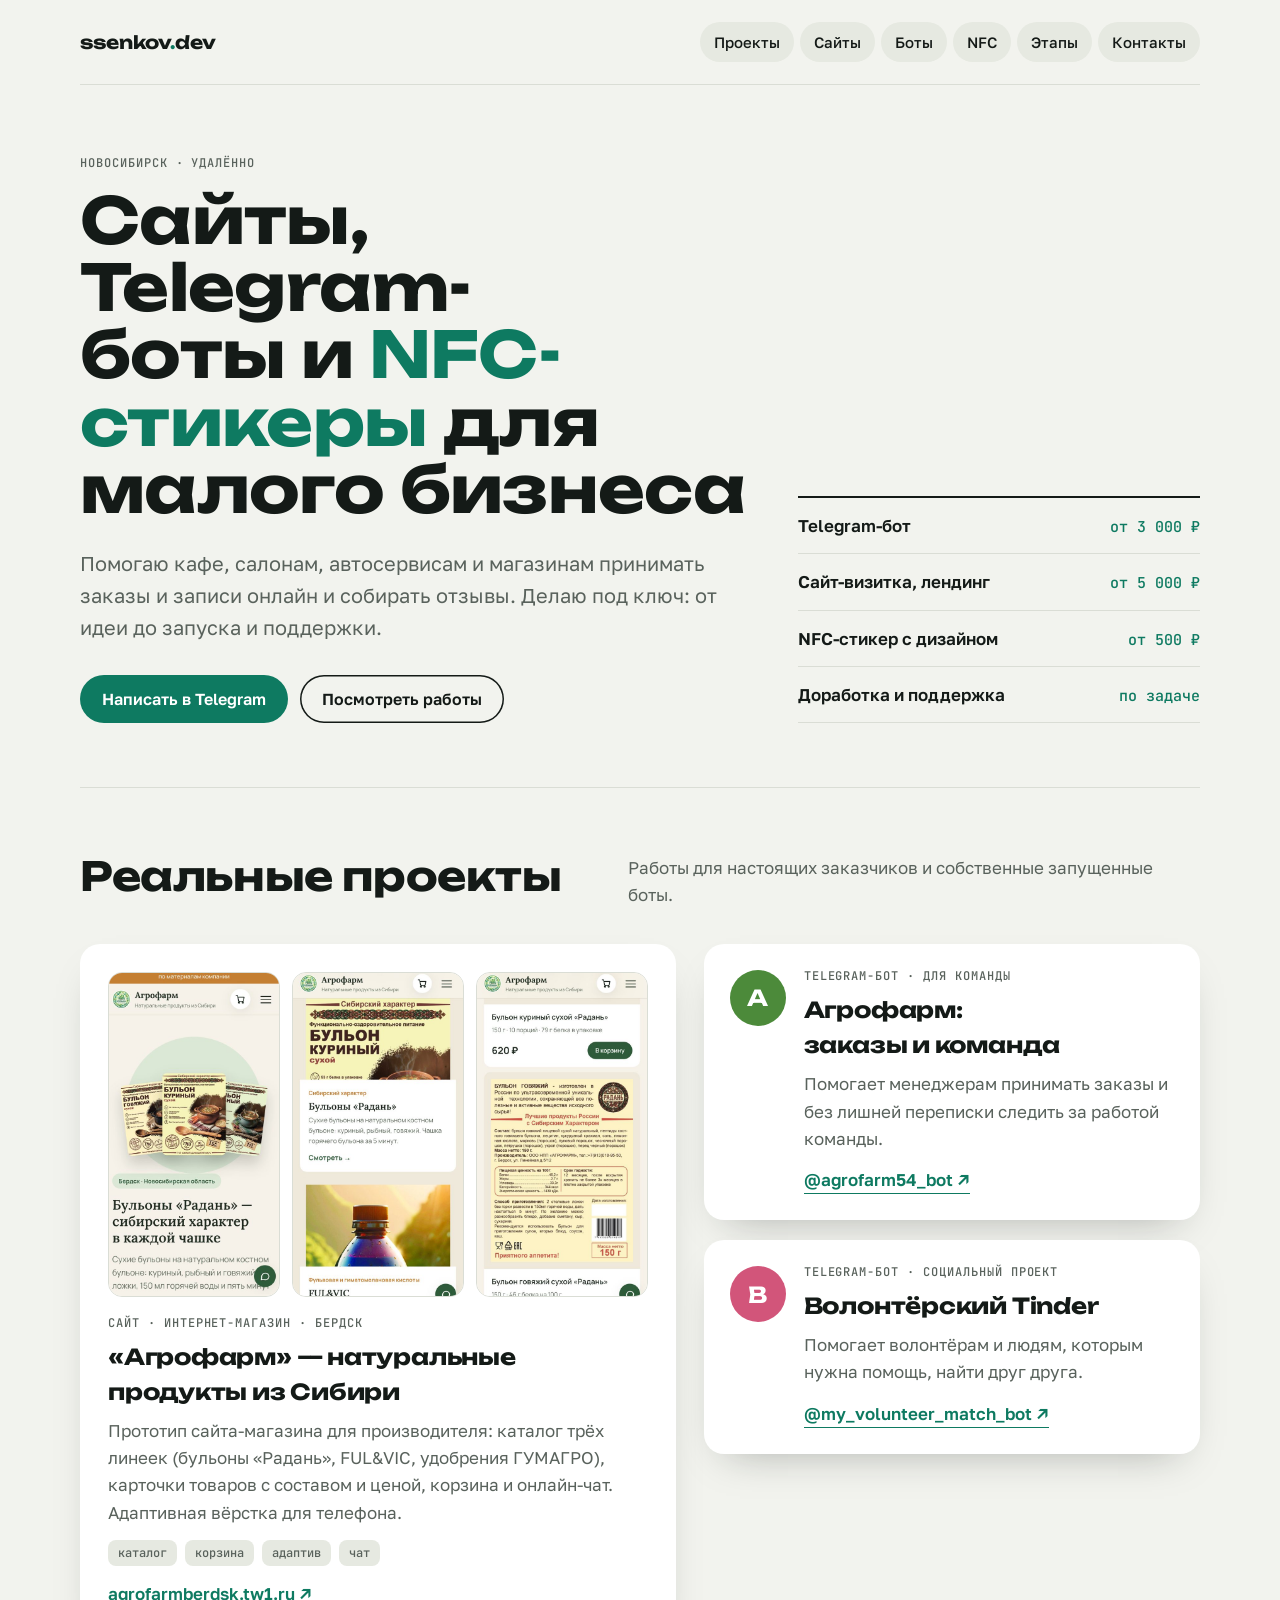
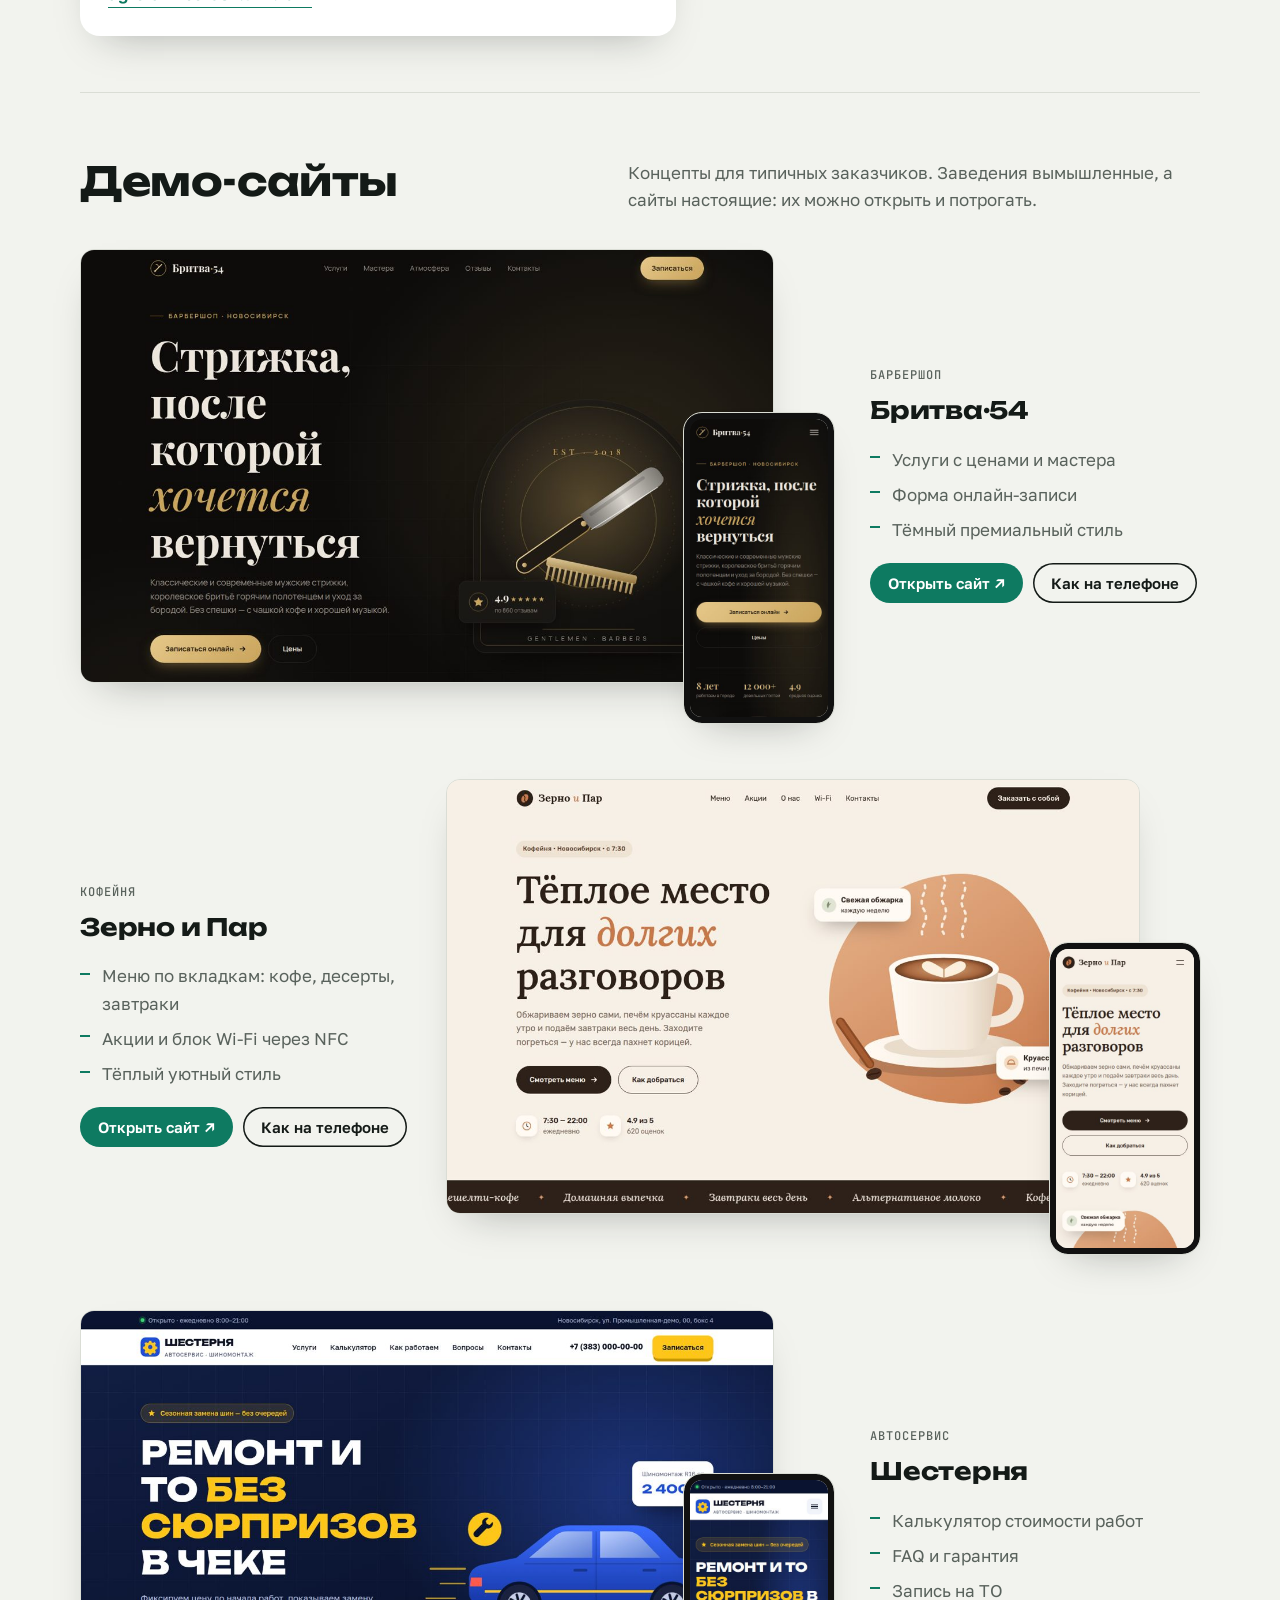
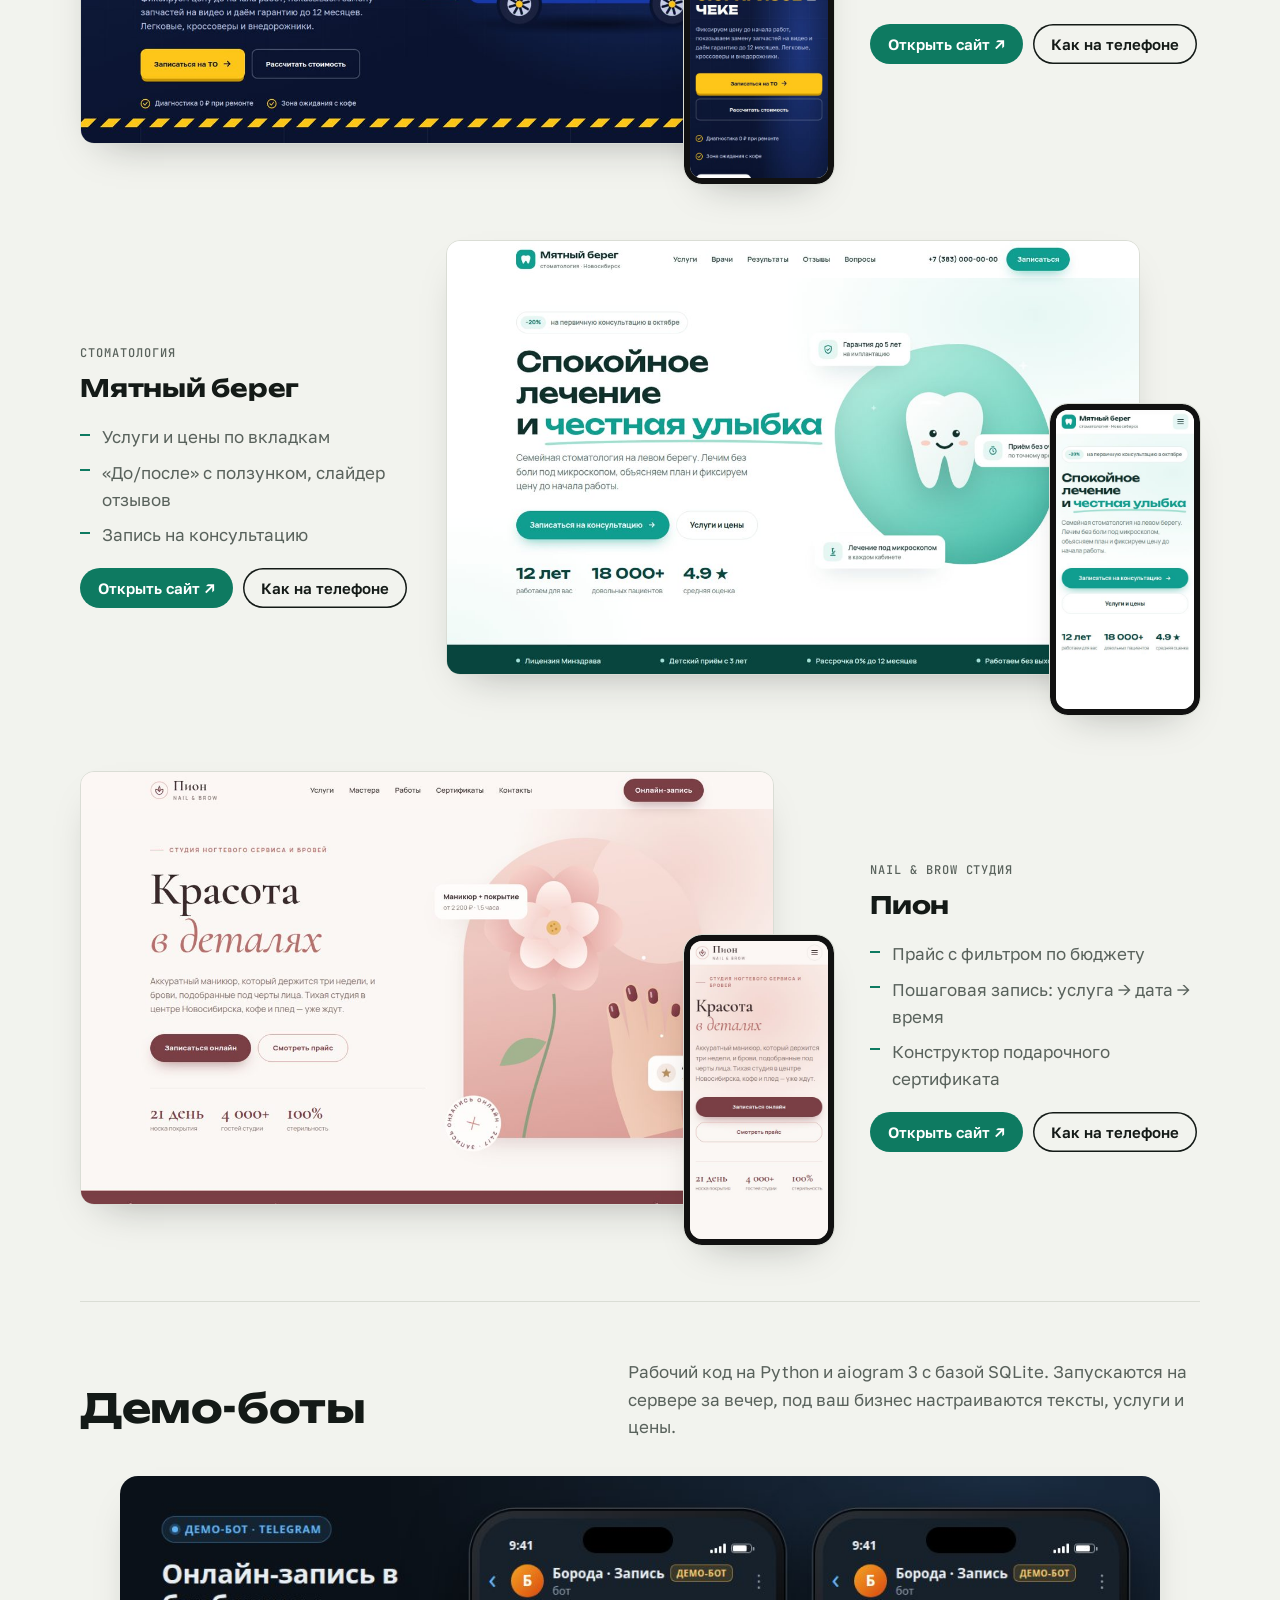
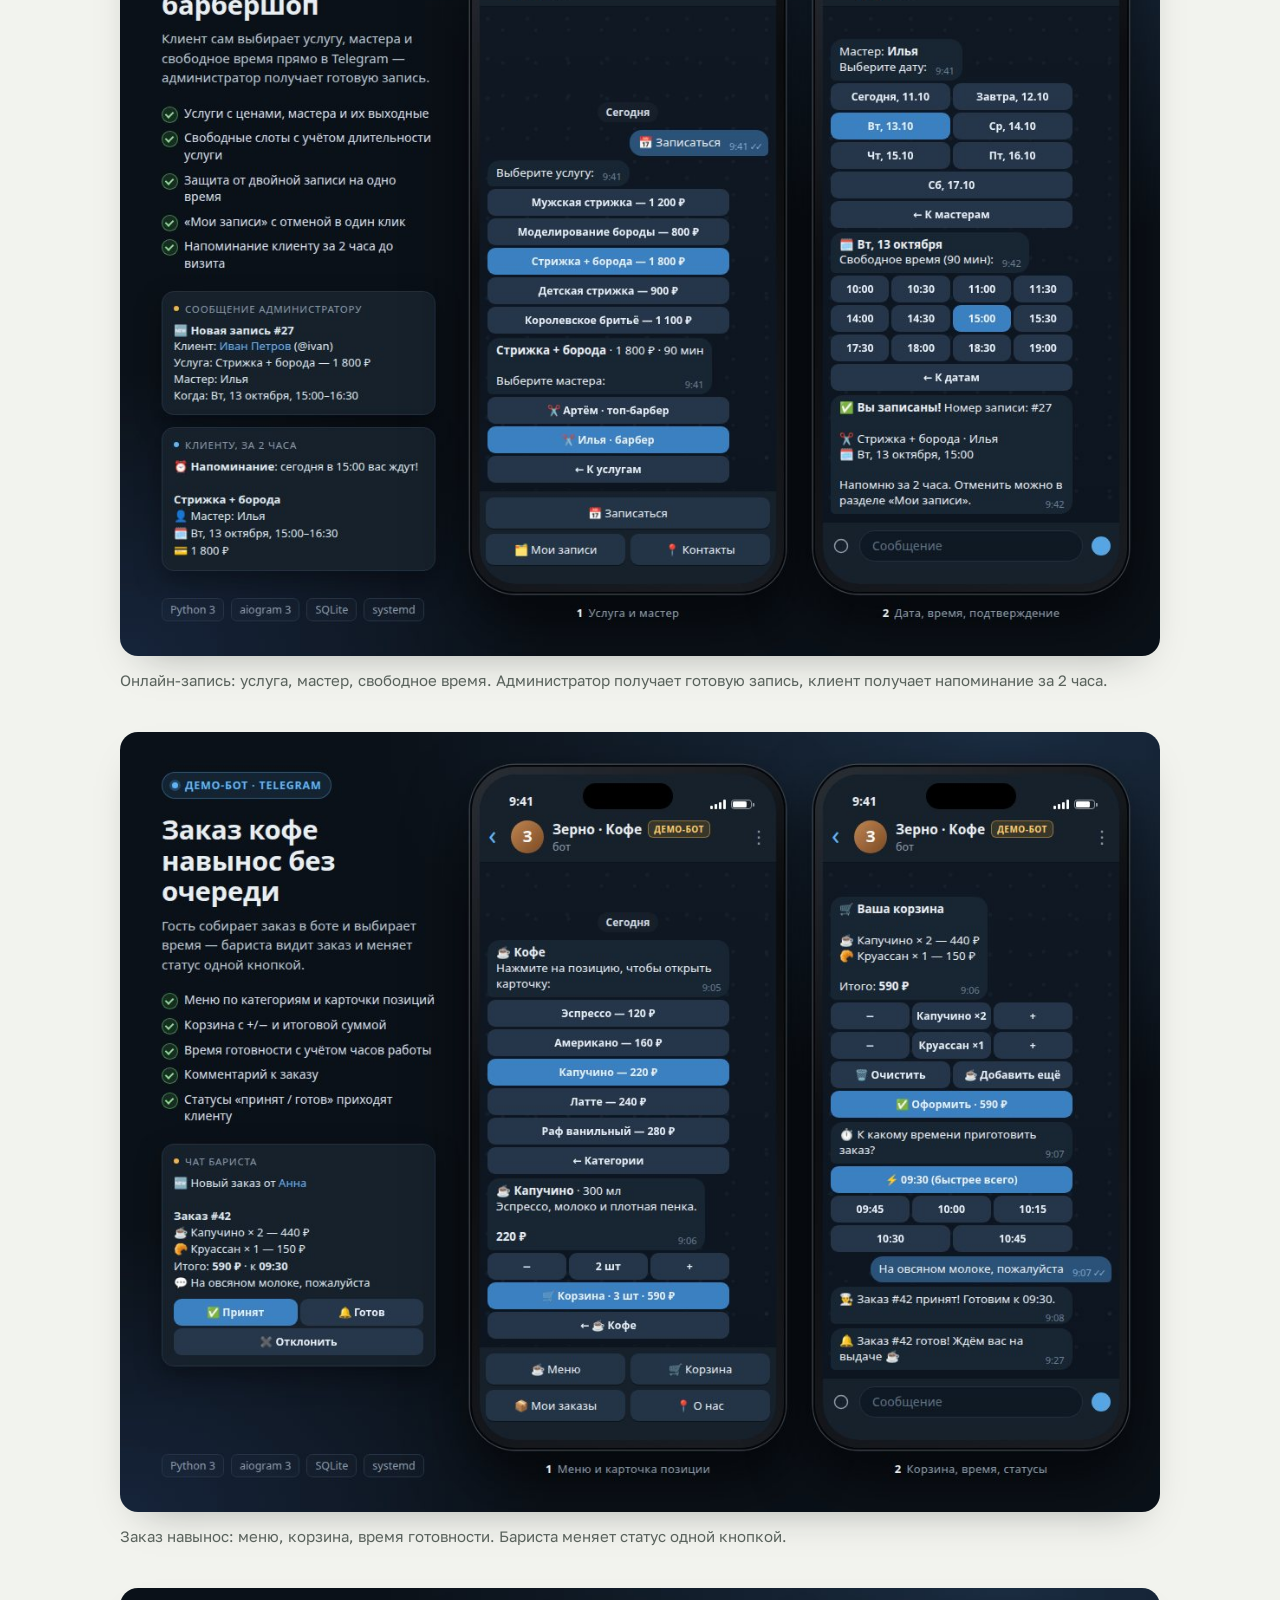
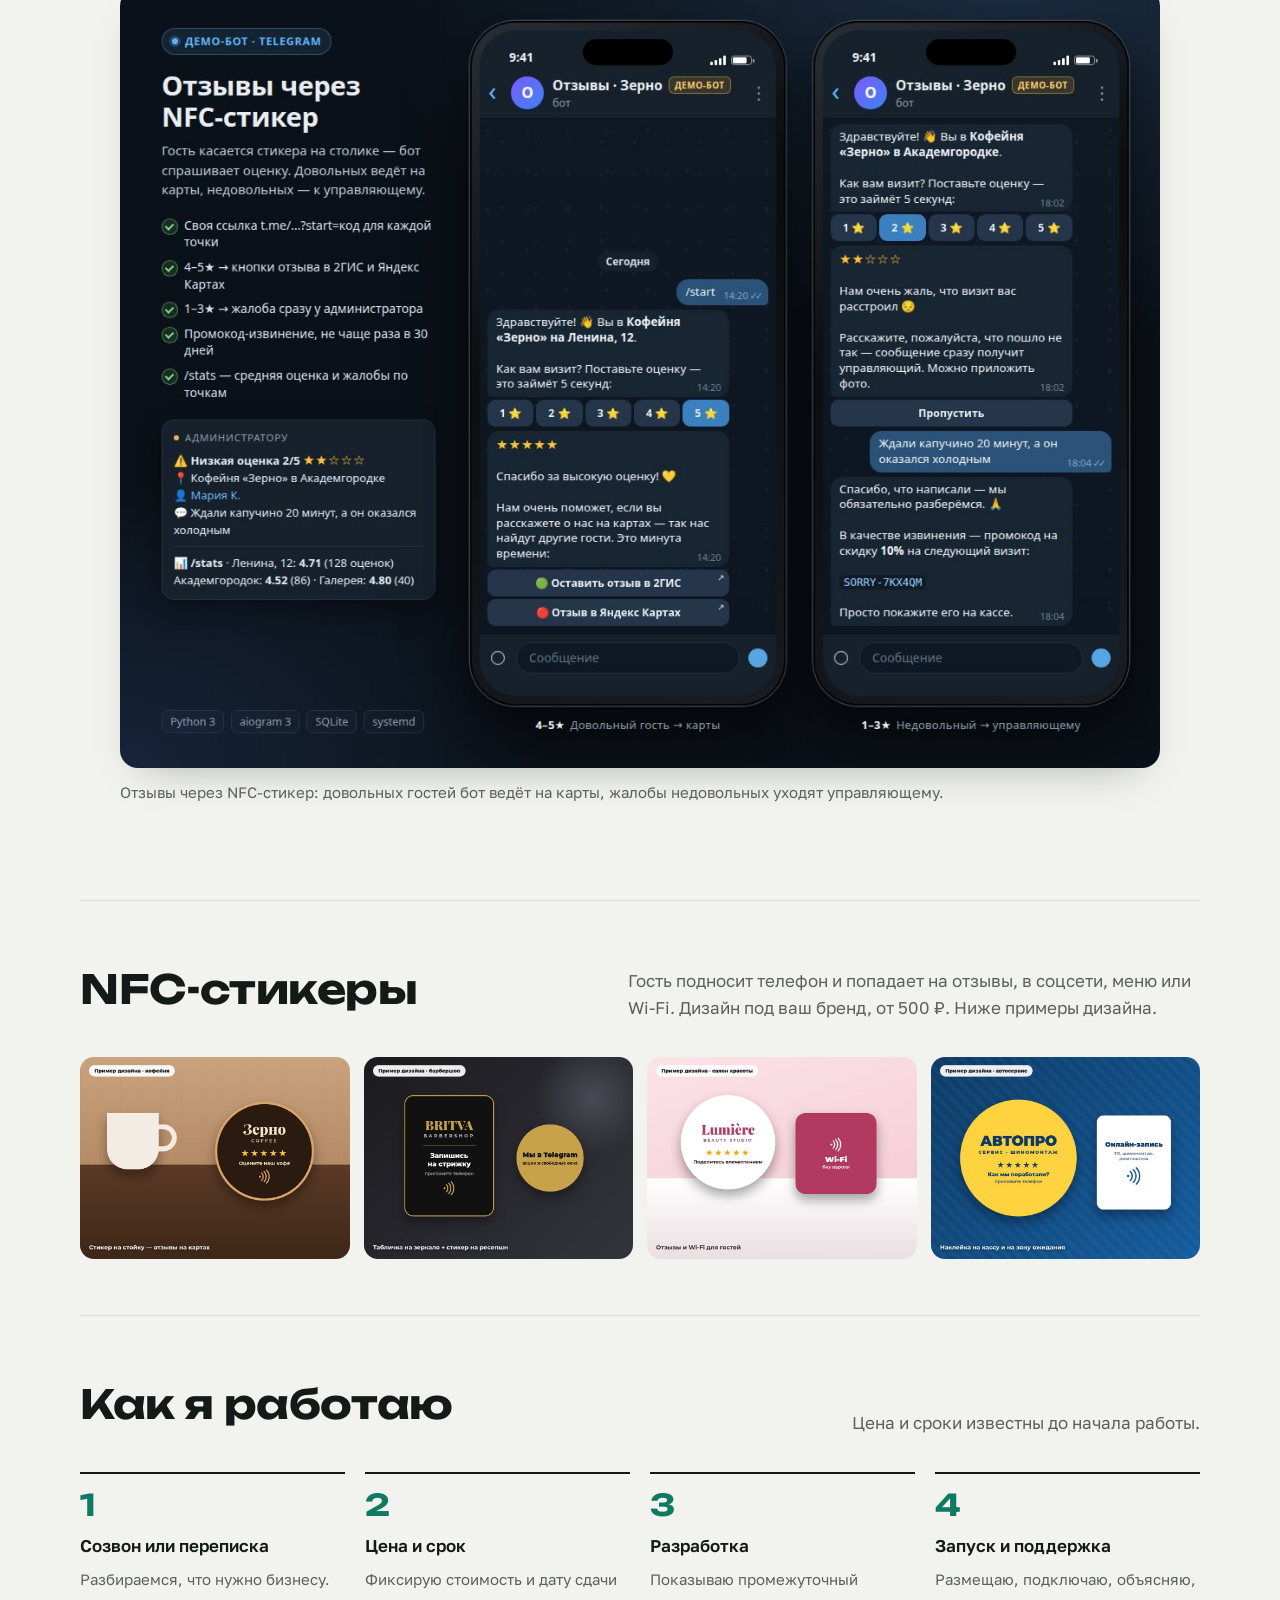
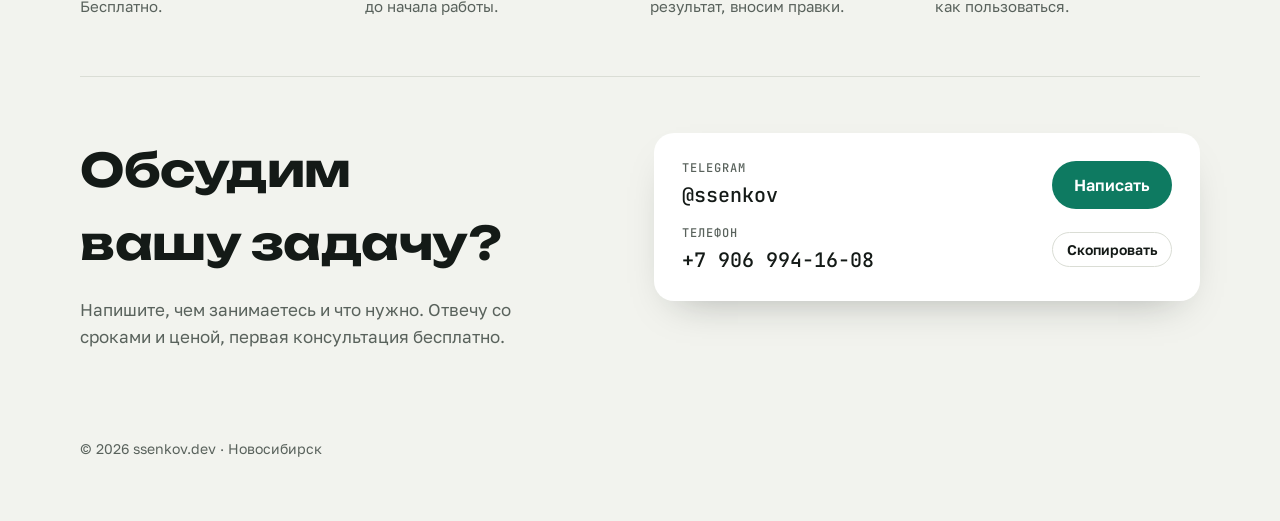
==== commit cdbff0f6: "Rename brand to ssenkov.dev Co-Authored-By: Claude Opus 5.5 <noreply@anthropic.com>" ====
--- a/index.html
+++ b/index.html
@@ -3,11 +3,11 @@
 <head>
 <meta charset="utf-8">
 <meta name="viewport" content="width=device-width, initial-scale=1, viewport-fit=cover">
-<title>Степан · сайты, Telegram-боты и NFC-стикеры в Новосибирске</title>
+<title>ssenkov.dev · сайты, Telegram-боты и NFC-стикеры в Новосибирске</title>
 <meta name="description" content="Делаю сайты, Telegram-ботов и NFC-стикеры для малого бизнеса: онлайн-запись, заказы, отзывы. Новосибирск и удалённо.">
 <meta property="og:type" content="website">
 <meta property="og:url" content="https://ssenkov.ru/">
-<meta property="og:title" content="Степан — сайты, Telegram-боты и NFC-стикеры">
+<meta property="og:title" content="ssenkov.dev — сайты, Telegram-боты и NFC-стикеры">
 <meta property="og:description" content="Онлайн-запись, заказы и отзывы для кафе, салонов и автосервисов. Портфолио и демо-проекты.">
 <meta property="og:image" content="https://ssenkov.ru/img/og.jpg">
 <meta name="twitter:card" content="summary_large_image">
@@ -161,7 +161,7 @@
 
 <div class="wrap">
   <header class="top">
-    <div class="brand">Степан<span>.</span>dev</div>
+    <div class="brand">ssenkov<span>.</span>dev</div>
     <nav class="nav" aria-label="Разделы">
       <a href="#real">Проекты</a><a href="#sites">Сайты</a><a href="#bots">Боты</a><a href="#nfc">NFC</a><a href="#how">Этапы</a><a href="#contact">Контакты</a>
     </nav>
@@ -331,7 +331,7 @@
     </div>
   </section>
 
-  <footer>© 2026 Степан · Новосибирск</footer>
+  <footer>© 2026 ssenkov.dev · Новосибирск</footer>
 </div>
 
 <script>
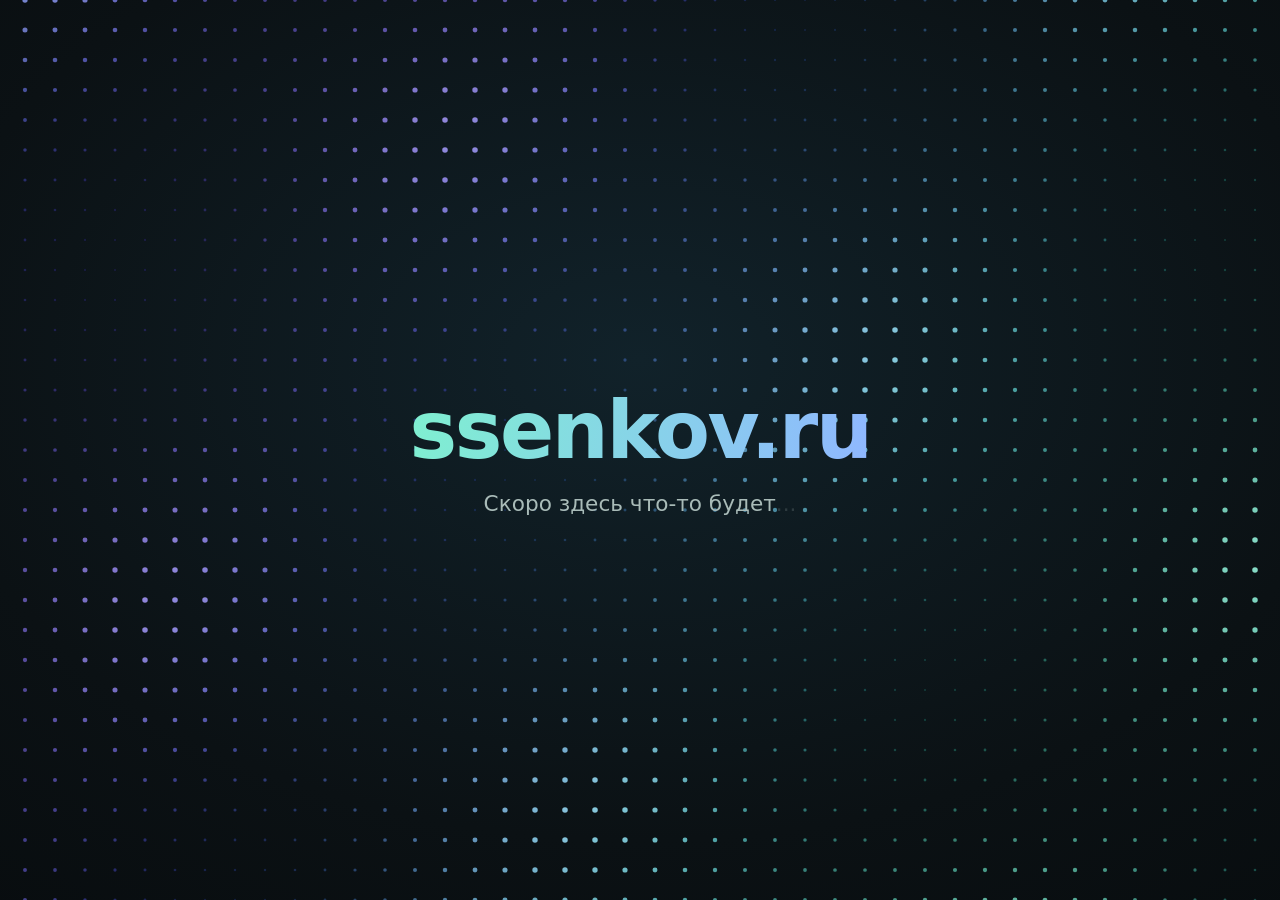
==== commit 3c0f43e4: "Заглушка на главной, проект «Что, если…?» в /task_for_rshb/, портфолио в архивной метке" ====
--- a/index.html
+++ b/index.html
@@ -3,365 +3,116 @@
 <head>
 <meta charset="utf-8">
 <meta name="viewport" content="width=device-width, initial-scale=1, viewport-fit=cover">
-<title>ssenkov.dev · сайты, Telegram-боты и NFC-стикеры в Новосибирске</title>
-<meta name="description" content="Делаю сайты, Telegram-ботов и NFC-стикеры для малого бизнеса: онлайн-запись, заказы, отзывы. Новосибирск и удалённо.">
-<meta property="og:type" content="website">
-<meta property="og:url" content="https://ssenkov.ru/">
-<meta property="og:title" content="ssenkov.dev — сайты, Telegram-боты и NFC-стикеры">
-<meta property="og:description" content="Онлайн-запись, заказы и отзывы для кафе, салонов и автосервисов. Портфолио и демо-проекты.">
-<meta property="og:image" content="https://ssenkov.ru/img/og.jpg">
-<meta name="twitter:card" content="summary_large_image">
+<title>ssenkov.ru</title>
+<meta name="description" content="Скоро здесь что-то будет.">
+<meta name="theme-color" content="#0b1114">
 <link rel="icon" href="/favicon.svg" type="image/svg+xml">
-<meta name="theme-color" content="#0E7A61">
-<link rel="preconnect" href="https://fonts.googleapis.com">
-<link rel="preconnect" href="https://fonts.gstatic.com" crossorigin>
-<link href="https://fonts.googleapis.com/css2?family=Unbounded:wght@500;700&family=Golos+Text:wght@400;500;600&family=JetBrains+Mono:wght@500&display=swap" rel="stylesheet">
 <style>
-:root{
-  --bg:#F2F3EE; --surface:#FFFFFF; --ink:#141A17; --muted:#59625C; --line:#DADDD5;
-  --accent:#0E7A61; --accent-ink:#FFFFFF; --amber:#D98A1C; --chip:#E6E9E1;
-  --shadow:0 18px 40px -22px rgba(20,26,23,.35);
-  --display:"Unbounded","Golos Text",system-ui,sans-serif;
-  --body:"Golos Text",system-ui,-apple-system,"Segoe UI",sans-serif;
-  --mono:"JetBrains Mono",ui-monospace,Menlo,monospace;
-}
-@media (prefers-color-scheme:dark){:root:not([data-theme="light"]){
-  color-scheme:dark;--bg:#0F1311;--surface:#171C19;--ink:#E8ECE6;--muted:#9AA39C;--line:#2A312C;
-  --accent:#3CC29C;--accent-ink:#06120E;--amber:#F0A940;--chip:#222924;--shadow:0 18px 40px -22px rgba(0,0,0,.8)}}
-:root[data-theme="dark"]{
-  color-scheme:dark;--bg:#0F1311;--surface:#171C19;--ink:#E8ECE6;--muted:#9AA39C;--line:#2A312C;
-  --accent:#3CC29C;--accent-ink:#06120E;--amber:#F0A940;--chip:#222924;--shadow:0 18px 40px -22px rgba(0,0,0,.8)}
-*{box-sizing:border-box}
-html{scroll-behavior:smooth}
-body{margin:0;background:var(--bg);color:var(--ink);font:400 17px/1.6 var(--body);padding-inline:20px;padding-block:0 60px}
-.wrap{max-width:1120px;margin:0 auto}
-a{color:inherit}
-h1,h2,h3{font-family:var(--display);text-wrap:balance;margin:0;letter-spacing:-.01em}
-p{margin:0}
-.label{font:500 12px/1 var(--mono);letter-spacing:.08em;text-transform:uppercase;color:var(--muted)}
-
-/* header */
-.top{display:flex;justify-content:space-between;align-items:center;gap:16px;padding-block:22px;position:sticky;top:0;background:var(--bg);z-index:5;border-bottom:1px solid var(--line)}
-.brand{font:700 18px/1 var(--display)}
-.brand span{color:var(--accent)}
-.nav{display:flex;gap:6px;flex-wrap:wrap}
-.nav a{text-decoration:none;font-weight:500;font-size:15px;padding:8px 14px;border-radius:999px;background:var(--chip)}
-.nav a:hover,.nav a:focus-visible{background:var(--accent);color:var(--accent-ink);outline:none}
-
-/* hero */
-.hero{display:grid;grid-template-columns:1.25fr .75fr;gap:48px;padding-block:72px 64px;align-items:end}
-.hero h1{font-size:clamp(34px,5.4vw,64px);line-height:1.05;font-weight:700}
-.hero h1 em{font-style:normal;color:var(--accent)}
-.hero p.lead{margin-top:24px;font-size:20px;color:var(--muted);max-width:56ch}
-.offer{display:grid;gap:0;border-top:2px solid var(--ink)}
-.offer div{display:flex;justify-content:space-between;align-items:baseline;gap:12px;padding-block:14px;border-bottom:1px solid var(--line)}
-.offer b{font-weight:600}
-.offer span{font:500 15px var(--mono);color:var(--accent);white-space:nowrap;font-variant-numeric:tabular-nums}
-
-.contact-row{display:flex;flex-wrap:wrap;gap:12px;margin-top:32px}
-.btn{display:inline-flex;align-items:center;gap:10px;padding:14px 22px;border-radius:999px;font-weight:600;text-decoration:none;border:0;cursor:pointer;font:600 16px var(--body)}
-.btn.primary{background:var(--accent);color:var(--accent-ink)}
-.btn.ghost{background:transparent;color:var(--ink);box-shadow:inset 0 0 0 1.5px var(--ink)}
-.btn:focus-visible{outline:3px solid var(--amber);outline-offset:2px}
-
-/* sections */
-section{scroll-margin-top:80px;padding-block:56px;border-top:1px solid var(--line)}
-.sec-head{display:flex;justify-content:space-between;align-items:end;gap:24px;flex-wrap:wrap;margin-bottom:36px}
-.sec-head h2{font-size:clamp(26px,3.4vw,40px);font-weight:700}
-.sec-head p{color:var(--muted);max-width:52ch}
-
-/* real projects */
-.real{display:grid;grid-template-columns:1.2fr 1fr;gap:28px}
-.agro{background:var(--surface);border-radius:20px;padding:28px;box-shadow:var(--shadow);display:grid;gap:20px}
-.phones{display:grid;grid-template-columns:repeat(3,1fr);gap:12px}
-.phones img{width:100%;border-radius:14px;border:1px solid var(--line);aspect-ratio:9/17;object-fit:cover;object-position:top}
-.proj h3{font-size:22px;font-weight:700}
-.proj p{color:var(--muted);margin-top:8px}
-.meta{display:flex;flex-wrap:wrap;gap:8px;margin-top:14px}
-.meta span{font:500 12px/1 var(--mono);padding:7px 10px;border-radius:8px;background:var(--chip);color:var(--muted)}
-.link{display:inline-block;margin-top:14px;font-weight:600;color:var(--accent);text-decoration:none;border-bottom:1.5px solid currentColor}
-.bots-real{display:grid;gap:20px;align-content:start}
-.botcard{background:var(--surface);border-radius:20px;padding:26px;box-shadow:var(--shadow);display:grid;grid-template-columns:56px 1fr;gap:18px}
-.ava{width:56px;height:56px;border-radius:50%;display:grid;place-items:center;font:700 22px var(--display);color:#fff}
-.note{font-size:14px;color:var(--muted);margin-top:16px}
-
-/* demo sites */
-.sites{display:grid;gap:56px}
-.site{display:grid;grid-template-columns:1fr 330px;gap:36px;align-items:center}
-.site:nth-child(even){grid-template-columns:330px 1fr}
-.site:nth-child(even) .shot{order:2}
-.shot{position:relative;padding-right:60px;padding-bottom:40px}
-.shot .d{width:100%;border-radius:14px;border:1px solid var(--line);box-shadow:var(--shadow);display:block}
-.shot .m{position:absolute;right:0;bottom:0;width:26%;max-width:150px;border-radius:18px;border:6px solid #111;outline:1px solid var(--line);box-shadow:var(--shadow);background:#111}
-.site h3{font-size:24px}
-.site .kind{margin-bottom:10px}
-.site ul{margin:16px 0 0;padding:0;list-style:none;display:grid;gap:8px}
-.site li{padding-left:22px;position:relative;color:var(--muted)}
-.site li::before{content:"";position:absolute;left:0;top:.62em;width:10px;height:2px;background:var(--accent)}
-
-/* bots */
-.botdemo{display:grid;gap:12px;margin-bottom:40px}
-.botdemo img{width:100%;border-radius:18px;display:block;box-shadow:var(--shadow)}
-.botdemo figcaption{color:var(--muted);font-size:15px}
-
-/* nfc */
-.nfc{display:grid;grid-template-columns:repeat(4,1fr);gap:14px}
-.nfc img{width:100%;border-radius:14px;display:block;aspect-ratio:4/3;object-fit:cover}
-
-/* contacts */
-.contacts{display:grid;grid-template-columns:1fr 1fr;gap:28px;align-items:start}
-.contacts h2{font-size:clamp(28px,4vw,46px)}
-.cbox{background:var(--surface);border-radius:20px;padding:28px;box-shadow:var(--shadow);display:grid;gap:18px}
-.crow{display:flex;justify-content:space-between;align-items:center;gap:12px;flex-wrap:wrap}
-.crow .v{font:500 20px var(--mono);user-select:all}
-.copy{font:600 14px var(--body);padding:8px 14px;border-radius:999px;border:1.5px solid var(--line);background:transparent;color:var(--ink);cursor:pointer}
-.copy:focus-visible{outline:3px solid var(--amber)}
-footer{padding-top:32px;color:var(--muted);font-size:14px}
-
-@media (max-width:900px){
-  .hero,.real,.contacts{grid-template-columns:1fr}
-  .site,.site:nth-child(even){grid-template-columns:1fr}
-  .site:nth-child(even) .shot{order:0}
-  .nfc{grid-template-columns:repeat(2,1fr)}
-  .hero{padding-block:44px}
-}
-@media (max-width:560px){
-  body{padding-inline:16px;font-size:16px}
-  .nav{display:none}
-  .phones{grid-template-columns:repeat(3,1fr);gap:8px}
-  .shot{padding-right:36px;padding-bottom:28px}
-  .botcard{grid-template-columns:1fr}
-}
-@media (prefers-reduced-motion:no-preference){
-  .shot .d{transition:transform .4s ease}
-  .shot:hover .d{transform:translateY(-4px)}
-}
-
-.acts{display:flex;flex-wrap:wrap;gap:10px;margin-top:20px}
-.btn.sm{padding:11px 18px;font-size:15px}
-.steps{display:grid;grid-template-columns:repeat(4,1fr);gap:20px;counter-reset:st;margin:0;padding:0;list-style:none}
-.steps li{counter-increment:st;border-top:2px solid var(--ink);padding-top:16px}
-.steps li::before{content:counter(st);font:700 30px/1 var(--display);color:var(--accent);display:block;margin-bottom:12px}
-.steps b{display:block;font-weight:600;margin-bottom:6px}
-.steps span{color:var(--muted);font-size:15px}
-dialog.pv{border:0;padding:0;background:transparent;max-width:100vw;max-height:100vh;overflow:visible}
-dialog.pv::backdrop{background:rgba(8,12,10,.78);backdrop-filter:blur(4px)}
-.pv-in{display:grid;justify-items:center;gap:14px}
-.phone{width:390px;height:780px;border-radius:46px;border:12px solid #0b0b0d;background:#0b0b0d;box-shadow:0 30px 80px rgba(0,0,0,.6);overflow:hidden;position:relative;transform-origin:top center}
-.phone::before{content:"";position:absolute;top:8px;left:50%;transform:translateX(-50%);width:110px;height:26px;border-radius:20px;background:#0b0b0d;z-index:2}
-.phone{padding-top:30px}
-.phone iframe{width:100%;height:100%;border:0;border-radius:0 0 34px 34px;background:#fff}
-.pv-bar{display:flex;gap:10px}
-.pv-bar .btn{background:#fff;color:#111}
-@media (max-width:900px){.steps{grid-template-columns:repeat(2,1fr)}}
-@media (max-width:560px){.steps{grid-template-columns:1fr}}
+  :root { color-scheme: dark; }
+  * { box-sizing: border-box; }
+  html, body { height: 100%; margin: 0; }
+  body {
+    background: radial-gradient(1200px 800px at 50% 40%, #11222a 0%, #0b1114 60%, #070b0d 100%);
+    color: #e9f3f1;
+    font-family: system-ui, -apple-system, "Segoe UI", Roboto, "Helvetica Neue", Arial, sans-serif;
+    overflow: hidden;
+  }
+  canvas { position: fixed; inset: 0; width: 100%; height: 100%; display: block; }
+  main {
+    position: relative;
+    z-index: 1;
+    min-height: 100%;
+    display: grid;
+    place-content: center;
+    gap: 14px;
+    padding: 24px;
+    text-align: center;
+    pointer-events: none;
+  }
+  h1 {
+    margin: 0;
+    font-size: clamp(2.4rem, 8vw, 5rem);
+    font-weight: 700;
+    letter-spacing: -0.03em;
+    background: linear-gradient(100deg, #7ff0d0, #8fb8ff 50%, #c4a2ff);
+    background-size: 200% 100%;
+    -webkit-background-clip: text;
+    background-clip: text;
+    color: transparent;
+    animation: shift 8s ease-in-out infinite alternate;
+  }
+  p { margin: 0; font-size: clamp(1rem, 2.6vw, 1.35rem); color: #a9bbb8; }
+  .dots span { animation: blink 1.4s infinite both; }
+  .dots span:nth-child(2) { animation-delay: .2s; }
+  .dots span:nth-child(3) { animation-delay: .4s; }
+  @keyframes shift { to { background-position: 100% 0; } }
+  @keyframes blink { 0%, 80%, 100% { opacity: .2; } 40% { opacity: 1; } }
+  @media (prefers-reduced-motion: reduce) {
+    h1, .dots span { animation: none; }
+    .dots span { opacity: 1; }
+  }
 </style>
 </head>
 <body>
+<canvas id="bg" aria-hidden="true"></canvas>
+<main>
+  <h1>ssenkov.ru</h1>
+  <p>Скоро здесь что-то будет<span class="dots" aria-hidden="true"><span>.</span><span>.</span><span>.</span></span></p>
+</main>
+<script>
+(function () {
+  var canvas = document.getElementById('bg');
+  var ctx = canvas.getContext('2d');
+  var reduce = window.matchMedia && window.matchMedia('(prefers-reduced-motion: reduce)').matches;
+  var dpr = 1, w = 0, h = 0, cols = 0, rows = 0, gap = 30;
+  var pointer = { x: -9999, y: -9999, active: false };
 
-<div class="wrap">
-  <header class="top">
-    <div class="brand">ssenkov<span>.</span>dev</div>
-    <nav class="nav" aria-label="Разделы">
-      <a href="#real">Проекты</a><a href="#sites">Сайты</a><a href="#bots">Боты</a><a href="#nfc">NFC</a><a href="#how">Этапы</a><a href="#contact">Контакты</a>
-    </nav>
-  </header>
+  function resize() {
+    dpr = Math.min(window.devicePixelRatio || 1, 2);
+    w = window.innerWidth;
+    h = window.innerHeight;
+    canvas.width = Math.round(w * dpr);
+    canvas.height = Math.round(h * dpr);
+    ctx.setTransform(dpr, 0, 0, dpr, 0, 0);
+    gap = w < 600 ? 24 : 30;
+    cols = Math.ceil(w / gap) + 1;
+    rows = Math.ceil(h / gap) + 1;
+    if (reduce) draw(0);
+  }
 
-  <div class="hero">
-    <div>
-      <div class="label">Новосибирск · удалённо</div>
-      <h1 style="margin-top:18px">Сайты, Telegram-боты и <em>NFC-стикеры</em> для малого бизнеса</h1>
-      <p class="lead">Помогаю кафе, салонам, автосервисам и магазинам принимать заказы и записи онлайн и собирать отзывы. Делаю под ключ: от идеи до запуска и поддержки.</p>
-      <div class="contact-row">
-        <a class="btn primary" href="https://t.me/ssenkov" target="_blank" rel="noopener">Написать в Telegram</a>
-        <a class="btn ghost" href="#sites">Посмотреть работы</a>
-      </div>
-    </div>
-    <div class="offer" aria-label="Цены">
-      <div><b>Telegram-бот</b><span>от 3 000 ₽</span></div>
-      <div><b>Сайт-визитка, лендинг</b><span>от 5 000 ₽</span></div>
-      <div><b>NFC-стикер с дизайном</b><span>от 500 ₽</span></div>
-      <div><b>Доработка и поддержка</b><span>по задаче</span></div>
-    </div>
-  </div>
+  function draw(t) {
+    ctx.clearRect(0, 0, w, h);
+    var ox = (w - (cols - 1) * gap) / 2;
+    var oy = (h - (rows - 1) * gap) / 2;
+    for (var i = 0; i < cols; i++) {
+      for (var j = 0; j < rows; j++) {
+        var x = ox + i * gap, y = oy + j * gap;
+        // две бегущие волны задают яркость, размер и оттенок точки
+        var a = Math.sin(t * 0.0011 + i * 0.35 + j * 0.22);
+        var b = Math.sin(t * 0.0007 - i * 0.16 + j * 0.31 + 1.7);
+        var k = 0.5 + 0.25 * a + 0.25 * b;
+        var dx = x - pointer.x, dy = y - pointer.y;
+        var near = pointer.active ? Math.max(0, 1 - Math.sqrt(dx * dx + dy * dy) / 140) : 0;
+        var r = 1.1 + 1.7 * k + 2.6 * near;
+        var hue = 165 + 85 * (0.5 + 0.5 * Math.sin(t * 0.0004 + i * 0.08 + j * 0.05));
+        ctx.fillStyle = 'hsla(' + hue.toFixed(0) + ',85%,' + (58 + 20 * k + 15 * near).toFixed(0) + '%,' + (0.18 + 0.7 * k + 0.3 * near).toFixed(2) + ')';
+        ctx.beginPath();
+        ctx.arc(x, y, r, 0, 6.2832);
+        ctx.fill();
+      }
+    }
+  }
 
-  <section id="real">
-    <div class="sec-head">
-      <h2>Реальные проекты</h2>
-      <p>Работы для настоящих заказчиков и собственные запущенные боты.</p>
-    </div>
-    <div class="real">
-      <article class="agro proj">
-        <div class="phones">
-          <img src="img/agro_1.jpg" alt="Главный экран сайта Агрофарм: бульоны «Радань»" loading="lazy">
-          <img src="img/agro_3.jpg" alt="Направления продукции Агрофарм" loading="lazy">
-          <img src="img/agro_6.jpg" alt="Карточка товара с ценой и кнопкой «В корзину»" loading="lazy">
-        </div>
-        <div>
-          <div class="label">Сайт · интернет-магазин · Бердск</div>
-          <h3 style="margin-top:10px">«Агрофарм» — натуральные продукты из Сибири</h3>
-          <p>Прототип сайта-магазина для производителя: каталог трёх линеек (бульоны «Радань», FUL&amp;VIC, удобрения ГУМАГРО), карточки товаров с составом и ценой, корзина и онлайн-чат. Адаптивная вёрстка для телефона.</p>
-          <div class="meta"><span>каталог</span><span>корзина</span><span>адаптив</span><span>чат</span></div>
-          <a class="link" href="https://agrofarmberdsk.tw1.ru/" target="_blank" rel="noopener">agrofarmberdsk.tw1.ru ↗</a>
-        </div>
-      </article>
-      <div class="bots-real">
-        <article class="botcard proj">
-          <div class="ava" style="background:#4C8A3A">А</div>
-          <div>
-            <div class="label">Telegram-бот · для команды</div>
-            <h3 style="margin-top:10px">Агрофарм: заказы и команда</h3>
-            <p>Помогает менеджерам принимать заказы и без лишней переписки следить за работой команды.</p>
-            <a class="link" href="https://t.me/agrofarm54_bot" target="_blank" rel="noopener">@agrofarm54_bot ↗</a>
-          </div>
-        </article>
-        <article class="botcard proj">
-          <div class="ava" style="background:#D2557A">В</div>
-          <div>
-            <div class="label">Telegram-бот · социальный проект</div>
-            <h3 style="margin-top:10px">Волонтёрский Tinder</h3>
-            <p>Помогает волонтёрам и людям, которым нужна помощь, найти друг друга.</p>
-            <a class="link" href="https://t.me/my_volunteer_match_bot" target="_blank" rel="noopener">@my_volunteer_match_bot ↗</a>
-          </div>
-        </article>
-      </div>
-    </div>
-  </section>
+  function loop(t) {
+    draw(t);
+    requestAnimationFrame(loop);
+  }
 
-  <section id="sites">
-    <div class="sec-head">
-      <h2>Демо-сайты</h2>
-      <p>Концепты для типичных заказчиков. Заведения вымышленные, а сайты настоящие: их можно открыть и потрогать.</p>
-    </div>
-    <div class="sites">
-      <article class="site">
-        <div class="shot"><img class="d" src="img/barbershop_d.jpg" alt="Сайт барбершопа Бритва·54 на компьютере" loading="lazy"><img class="m" src="img/barbershop_m.jpg" alt="Он же на телефоне" loading="lazy"></div>
-        <div>
-          <div class="label kind">Барбершоп</div>
-          <h3>Бритва·54</h3>
-          <ul><li>Услуги с ценами и мастера</li><li>Форма онлайн-записи</li><li>Тёмный премиальный стиль</li></ul>
-          <div class="acts"><a class="btn primary sm" href="demos/barbershop/" target="_blank" rel="noopener">Открыть сайт ↗</a><button class="btn ghost sm" type="button" data-phone="barbershop">Как на телефоне</button></div>
-        </div>
-      </article>
-      <article class="site">
-        <div class="shot"><img class="d" src="img/coffee_d.jpg" alt="Сайт кофейни Зерно и Пар на компьютере" loading="lazy"><img class="m" src="img/coffee_m.jpg" alt="Он же на телефоне" loading="lazy"></div>
-        <div>
-          <div class="label kind">Кофейня</div>
-          <h3>Зерно и Пар</h3>
-          <ul><li>Меню по вкладкам: кофе, десерты, завтраки</li><li>Акции и блок Wi-Fi через NFC</li><li>Тёплый уютный стиль</li></ul>
-          <div class="acts"><a class="btn primary sm" href="demos/coffee/" target="_blank" rel="noopener">Открыть сайт ↗</a><button class="btn ghost sm" type="button" data-phone="coffee">Как на телефоне</button></div>
-        </div>
-      </article>
-      <article class="site">
-        <div class="shot"><img class="d" src="img/autoservice_d.jpg" alt="Сайт автосервиса Шестерня на компьютере" loading="lazy"><img class="m" src="img/autoservice_m.jpg" alt="Он же на телефоне" loading="lazy"></div>
-        <div>
-          <div class="label kind">Автосервис</div>
-          <h3>Шестерня</h3>
-          <ul><li>Калькулятор стоимости работ</li><li>FAQ и гарантия</li><li>Запись на ТО</li></ul>
-          <div class="acts"><a class="btn primary sm" href="demos/autoservice/" target="_blank" rel="noopener">Открыть сайт ↗</a><button class="btn ghost sm" type="button" data-phone="autoservice">Как на телефоне</button></div>
-        </div>
-      </article>
-      <article class="site">
-        <div class="shot"><img class="d" src="img/dentistry_d.jpg" alt="Сайт стоматологии Мятный берег на компьютере" loading="lazy"><img class="m" src="img/dentistry_m.jpg" alt="Он же на телефоне" loading="lazy"></div>
-        <div>
-          <div class="label kind">Стоматология</div>
-          <h3>Мятный берег</h3>
-          <ul><li>Услуги и цены по вкладкам</li><li>«До/после» с ползунком, слайдер отзывов</li><li>Запись на консультацию</li></ul>
-          <div class="acts"><a class="btn primary sm" href="demos/dentistry/" target="_blank" rel="noopener">Открыть сайт ↗</a><button class="btn ghost sm" type="button" data-phone="dentistry">Как на телефоне</button></div>
-        </div>
-      </article>
-      <article class="site">
-        <div class="shot"><img class="d" src="img/beauty_d.jpg" alt="Сайт студии Пион на компьютере" loading="lazy"><img class="m" src="img/beauty_m.jpg" alt="Он же на телефоне" loading="lazy"></div>
-        <div>
-          <div class="label kind">Nail &amp; brow студия</div>
-          <h3>Пион</h3>
-          <ul><li>Прайс с фильтром по бюджету</li><li>Пошаговая запись: услуга → дата → время</li><li>Конструктор подарочного сертификата</li></ul>
-          <div class="acts"><a class="btn primary sm" href="demos/beauty/" target="_blank" rel="noopener">Открыть сайт ↗</a><button class="btn ghost sm" type="button" data-phone="beauty">Как на телефоне</button></div>
-        </div>
-      </article>
-    </div>
-  </section>
-
-  <section id="bots">
-    <div class="sec-head">
-      <h2>Демо-боты</h2>
-      <p>Рабочий код на Python и aiogram 3 с базой SQLite. Запускаются на сервере за вечер, под ваш бизнес настраиваются тексты, услуги и цены.</p>
-    </div>
-    <figure class="botdemo"><img src="img/booking_bot.jpg" alt="Переписка с ботом записи в барбершоп" loading="lazy"><figcaption>Онлайн-запись: услуга, мастер, свободное время. Администратор получает готовую запись, клиент получает напоминание за 2 часа.</figcaption></figure>
-    <figure class="botdemo"><img src="img/cafe_order_bot.jpg" alt="Переписка с ботом заказа в кофейне" loading="lazy"><figcaption>Заказ навынос: меню, корзина, время готовности. Бариста меняет статус одной кнопкой.</figcaption></figure>
-    <figure class="botdemo"><img src="img/review_bot.jpg" alt="Переписка с ботом отзывов по NFC-стикеру" loading="lazy"><figcaption>Отзывы через NFC-стикер: довольных гостей бот ведёт на карты, жалобы недовольных уходят управляющему.</figcaption></figure>
-  </section>
-
-  <section id="nfc">
-    <div class="sec-head">
-      <h2>NFC-стикеры</h2>
-      <p>Гость подносит телефон и попадает на отзывы, в соцсети, меню или Wi-Fi. Дизайн под ваш бренд, от 500 ₽. Ниже примеры дизайна.</p>
-    </div>
-    <div class="nfc">
-      <img src="img/nfc_1.jpg" alt="Пример стикера для кофейни" loading="lazy">
-      <img src="img/nfc_2.jpg" alt="Пример стикеров для барбершопа" loading="lazy">
-      <img src="img/nfc_3.jpg" alt="Пример стикеров для салона красоты" loading="lazy">
-      <img src="img/nfc_4.jpg" alt="Пример стикеров для автосервиса" loading="lazy">
-    </div>
-  </section>
-
-  <section id="how">
-    <div class="sec-head">
-      <h2>Как я работаю</h2>
-      <p>Цена и сроки известны до начала работы.</p>
-    </div>
-    <ol class="steps">
-      <li><b>Созвон или переписка</b><span>Разбираемся, что нужно бизнесу. Бесплатно.</span></li>
-      <li><b>Цена и срок</b><span>Фиксирую стоимость и дату сдачи до начала работы.</span></li>
-      <li><b>Разработка</b><span>Показываю промежуточный результат, вносим правки.</span></li>
-      <li><b>Запуск и поддержка</b><span>Размещаю, подключаю, объясняю, как пользоваться.</span></li>
-    </ol>
-  </section>
-
-  <section id="contact">
-    <div class="contacts">
-      <div>
-        <h2>Обсудим вашу задачу?</h2>
-        <p style="margin-top:16px;color:var(--muted);max-width:44ch">Напишите, чем занимаетесь и что нужно. Отвечу со сроками и ценой, первая консультация бесплатно.</p>
-      </div>
-      <div class="cbox">
-        <div class="crow"><div><div class="label">Telegram</div><div class="v" style="margin-top:8px">@ssenkov</div></div><a class="btn primary" href="https://t.me/ssenkov" target="_blank" rel="noopener">Написать</a></div>
-        <div class="crow"><div><div class="label">Телефон</div><div class="v" id="phone" style="margin-top:8px">+7 906 994-16-08</div></div><button class="copy" type="button" data-copy="+79069941608">Скопировать</button></div>
-      </div>
-    </div>
-  </section>
-
-  <footer>© 2026 ssenkov.dev · Новосибирск</footer>
-</div>
-
-<script>
-document.querySelectorAll('.copy').forEach(function(b){
-  b.addEventListener('click',function(){
-    var t=b.getAttribute('data-copy');
-    function done(){b.textContent='Скопировано';setTimeout(function(){b.textContent='Скопировать'},1600)}
-    function fallback(){var r=document.createRange();r.selectNodeContents(document.getElementById('phone'));var s=getSelection();s.removeAllRanges();s.addRange(r)}
-    try{navigator.clipboard.writeText(t).then(done,fallback)}catch(e){fallback()}
-  });
-});
-</script>
-<dialog class="pv" id="pv" aria-label="Просмотр на телефоне">
-  <div class="pv-in">
-    <div class="phone" id="pvPhone"><iframe id="pvFrame" title="Демо-сайт на телефоне" loading="lazy"></iframe></div>
-    <div class="pv-bar"><a class="btn sm" id="pvOpen" href="#" target="_blank" rel="noopener">Открыть отдельно ↗</a><button class="btn sm" type="button" id="pvClose">Закрыть</button></div>
-  </div>
-</dialog>
-<script>
-(function(){
-  var d=document.getElementById('pv'),f=document.getElementById('pvFrame'),p=document.getElementById('pvPhone'),o=document.getElementById('pvOpen');
-  function fit(){var h=window.innerHeight-90,w=window.innerWidth-24;var k=Math.min(1,h/804,w/414);p.style.transform='scale('+k+')';p.style.marginBottom=(-(804*(1-k)))+'px'}
-  document.querySelectorAll('[data-phone]').forEach(function(b){b.addEventListener('click',function(){
-    var u='demos/'+b.getAttribute('data-phone')+'/';f.src=u;o.href=u;fit();
-    if(d.showModal){d.showModal()}else{window.open(u,'_blank')}
-  })});
-  document.getElementById('pvClose').addEventListener('click',function(){d.close()});
-  d.addEventListener('click',function(e){if(e.target===d)d.close()});
-  d.addEventListener('close',function(){f.src='about:blank'});
-  window.addEventListener('resize',function(){if(d.open)fit()});
+  window.addEventListener('resize', resize);
+  window.addEventListener('pointermove', function (e) { pointer.x = e.clientX; pointer.y = e.clientY; pointer.active = true; });
+  window.addEventListener('pointerleave', function () { pointer.active = false; });
+  resize();
+  if (!reduce) requestAnimationFrame(loop);
 })();
 </script>
 </body>
